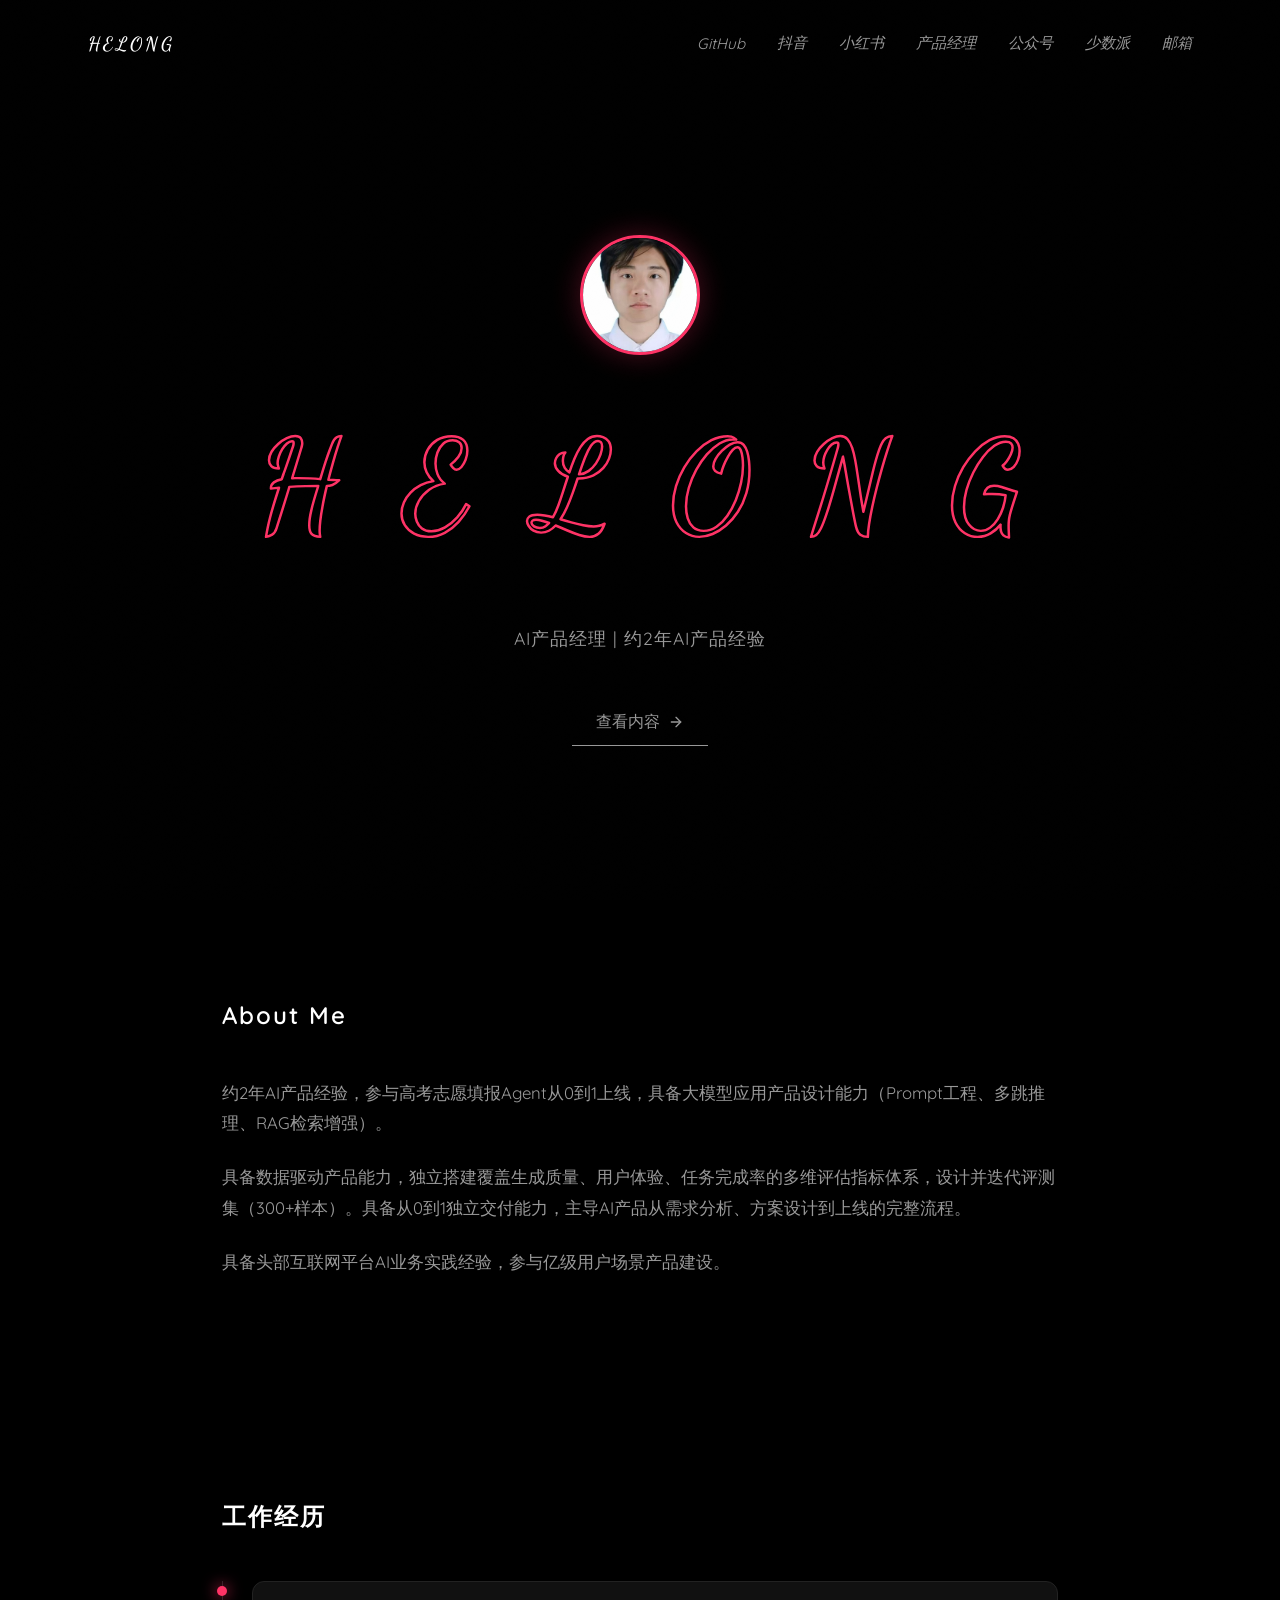
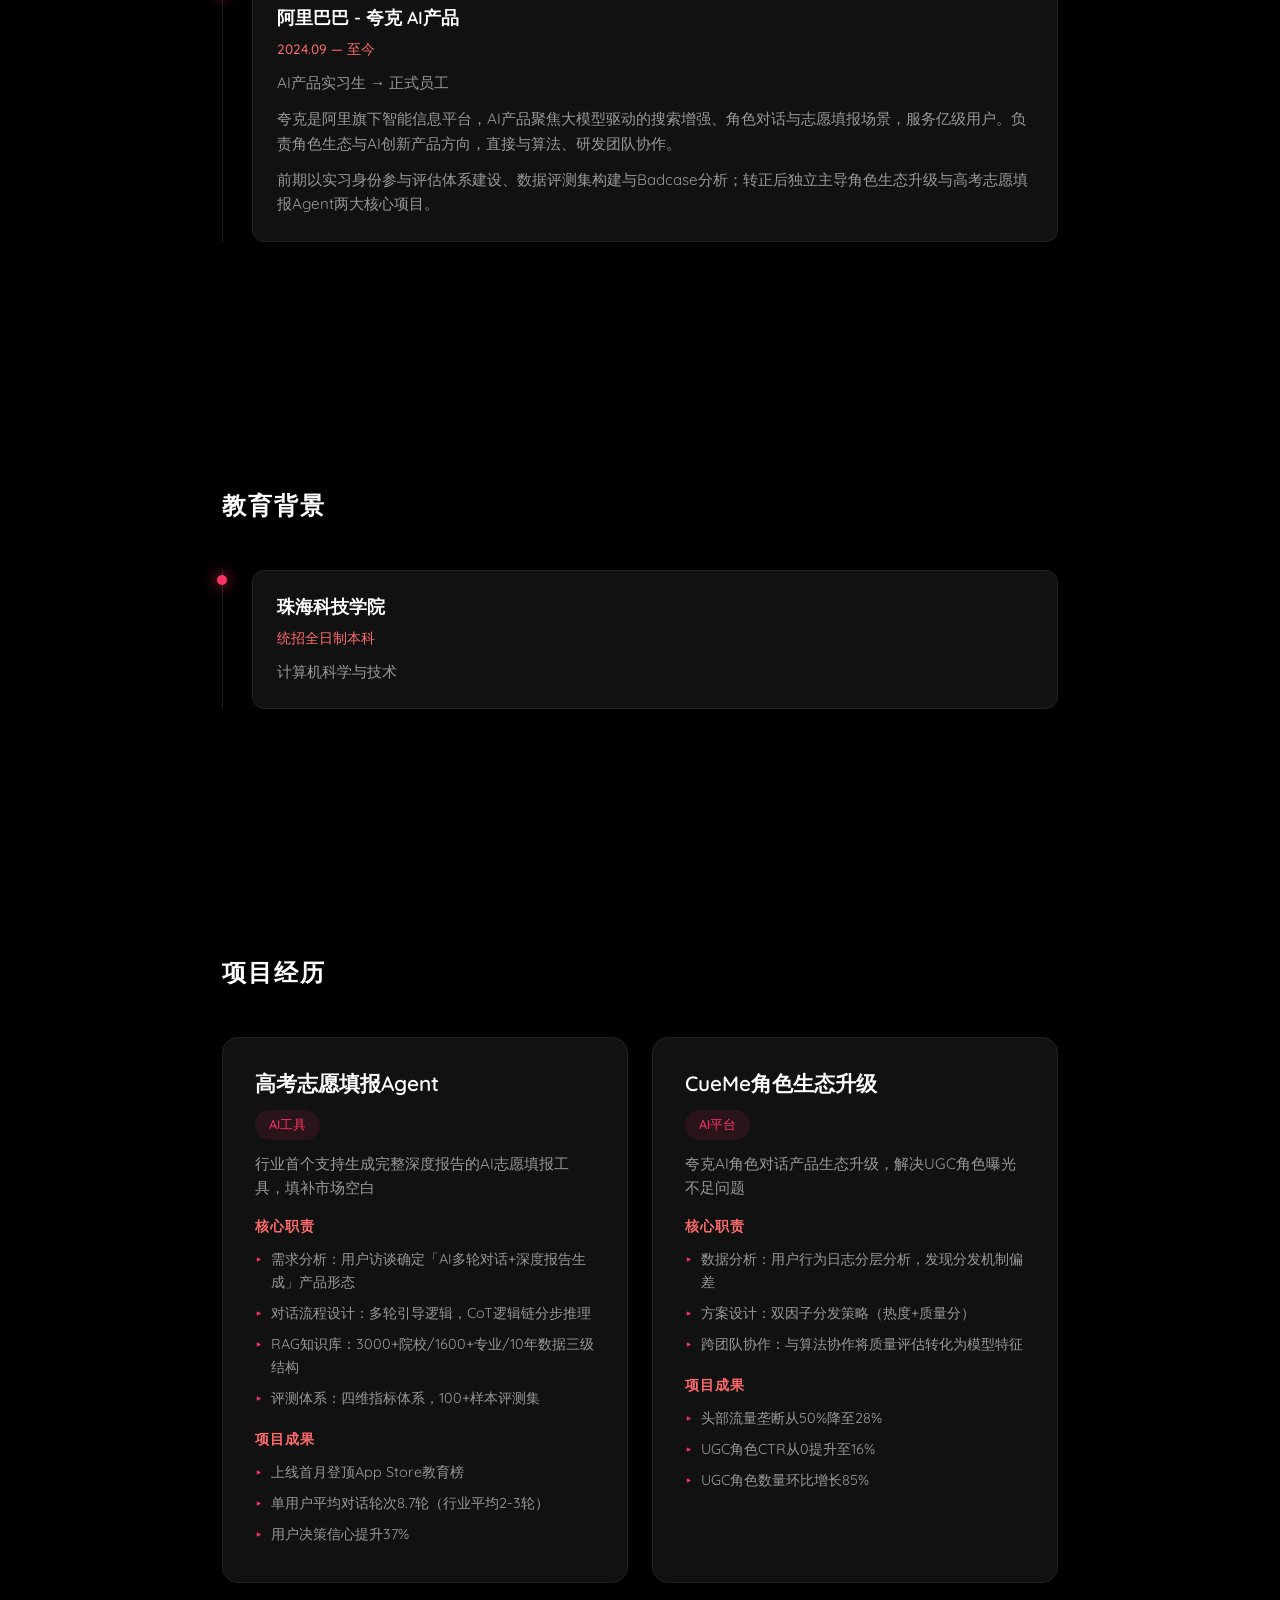
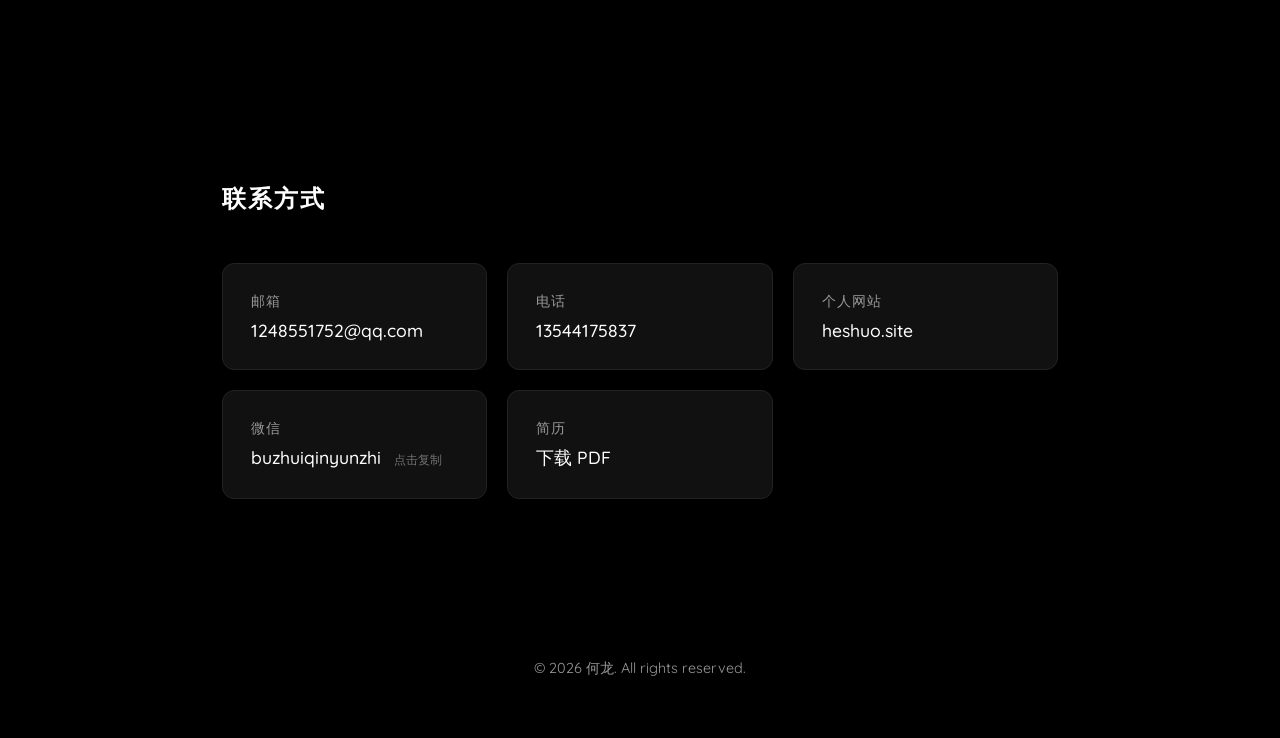
==== index.html @ 0d8055ff "fix: 修复少数派主页链接" ====
<!DOCTYPE html>
<html lang="zh-CN">
<head>
    <meta charset="UTF-8">
    <meta name="viewport" content="width=device-width, initial-scale=1.0">
    <title>何龙 | AI PM</title>
    <link href="https://fonts.googleapis.com/css2?family=Quicksand:wght@300;400;500;600;700&display=swap" rel="stylesheet">
    <link href="https://fonts.googleapis.com/css2?family=Dancing+Script:wght@400;500;600;700&display=swap" rel="stylesheet">
    <link rel="stylesheet" href="css/styles.css">
</head>
<body>
    <div class="noise"></div>
    <div class="light-effect"></div>
    
    <header>
        <nav>
            <div class="logo-section">
                <div class="logo">HELONG</div>
            </div>
            <div class="social-links">
                <a href="https://github.com/hl13544175837-coder" target="_blank" class="social-link">GitHub</a>
                <a href="https://www.douyin.com/user/self?from_tab_name=main" target="_blank" class="social-link">抖音</a>
                <a href="https://www.xiaohongshu.com/user/profile/63646de7000000001f01ad71" target="_blank" class="social-link">小红书</a>
                <a href="https://www.woshipm.com/u/1673669" target="_blank" class="social-link">产品经理</a>
                <a href="https://mp.weixin.qq.com/mp/profile_ext?action=home&__biz=MzYzNzgwODQ3OA==&scene=110#wechat_redirect" target="_blank" class="social-link">公众号</a>
                                <a href="https://sspai.com/u/eqkyrxqg" target="_blank" class="social-link">少数派</a>
                <a href="mailto:1248551752@qq.com" class="social-link">邮箱</a>
            </div>
        </nav>
    </header>

    <main class="hero">
        <div class="avatar-container">
            <img src="assets/images/avatar.jpg" alt="何龙" class="avatar">
        </div>
        <h1 class="hero-title">
            <div class="title-container">
                <svg class="letter" viewBox="0 0 100 120">
                    <defs>
                        <linearGradient id="gradient1" x1="0%" y1="0%" x2="100%" y2="0%">
                            <stop offset="0%" class="gradient-stop-1" />
                            <stop offset="100%" class="gradient-stop-2" />
                        </linearGradient>
                    </defs>
                    <text x="50" y="80" text-anchor="middle">H</text>
                </svg>
                <svg class="letter" viewBox="0 0 100 120">
                    <defs>
                        <linearGradient id="gradient2" x1="0%" y1="0%" x2="100%" y2="0%">
                            <stop offset="0%" class="gradient-stop-2" />
                            <stop offset="100%" class="gradient-stop-3" />
                        </linearGradient>
                    </defs>
                    <text x="50" y="80" text-anchor="middle">E</text>
                </svg>
                <svg class="letter" viewBox="0 0 100 120">
                    <defs>
                        <linearGradient id="gradient3" x1="0%" y1="0%" x2="100%" y2="0%">
                            <stop offset="0%" class="gradient-stop-3" />
                            <stop offset="100%" class="gradient-stop-3" />
                        </linearGradient>
                    </defs>
                    <text x="50" y="80" text-anchor="middle">L</text>
                </svg>
                <svg class="letter" viewBox="0 0 100 120">
                    <defs>
                        <linearGradient id="gradient4" x1="0%" y1="0%" x2="100%" y2="0%">
                            <stop offset="0%" class="gradient-stop-3" />
                            <stop offset="100%" class="gradient-stop-1" />
                        </linearGradient>
                    </defs>
                    <text x="50" y="80" text-anchor="middle">O</text>
                </svg>
                <svg class="letter" viewBox="0 0 100 120">
                    <defs>
                        <linearGradient id="gradient5" x1="0%" y1="0%" x2="100%" y2="0%">
                            <stop offset="0%" class="gradient-stop-1" />
                            <stop offset="100%" class="gradient-stop-2" />
                        </linearGradient>
                    </defs>
                    <text x="50" y="80" text-anchor="middle">N</text>
                </svg>
                <svg class="letter" viewBox="0 0 100 120">
                    <defs>
                        <linearGradient id="gradient6" x1="0%" y1="0%" x2="100%" y2="0%">
                            <stop offset="0%" class="gradient-stop-2" />
                            <stop offset="100%" class="gradient-stop-1" />
                        </linearGradient>
                    </defs>
                    <text x="50" y="80" text-anchor="middle">G</text>
                </svg>
            </div>
        </h1>
        <p class="subtitle">AI产品经理 | 约2年AI产品经验</p>
        <a href="articles.html" class="cta-button">
            查看内容
            <svg xmlns="http://www.w3.org/2000/svg" width="16" height="16" viewBox="0 0 24 24" fill="none" stroke="currentColor" stroke-width="2" stroke-linecap="round" stroke-linejoin="round">
                <line x1="5" y1="12" x2="19" y2="12"></line>
                <polyline points="12 5 19 12 12 19"></polyline>
            </svg>
        </a>
    </main>

    <section id="about" class="content-section">
        <h2>About Me</h2>
        <div class="about-content">
            <p>约2年AI产品经验，参与高考志愿填报Agent从0到1上线，具备大模型应用产品设计能力（Prompt工程、多跳推理、RAG检索增强）。</p>
            <p>具备数据驱动产品能力，独立搭建覆盖生成质量、用户体验、任务完成率的多维评估指标体系，设计并迭代评测集（300+样本）。具备从0到1独立交付能力，主导AI产品从需求分析、方案设计到上线的完整流程。</p>
            <p>具备头部互联网平台AI业务实践经验，参与亿级用户场景产品建设。</p>
        </div>
    </section>

    <section id="experience" class="content-section">
        <h2>工作经历</h2>
        <div class="timeline">
            <div class="timeline-item">
                <div class="timeline-marker"></div>
                <div class="timeline-content">
                    <h3>阿里巴巴 - 夸克 AI产品</h3>
                    <span class="timeline-date">2024.09 — 至今</span>
                    <p>AI产品实习生 → 正式员工</p>
                    <p class="experience-detail">夸克是阿里旗下智能信息平台，AI产品聚焦大模型驱动的搜索增强、角色对话与志愿填报场景，服务亿级用户。负责角色生态与AI创新产品方向，直接与算法、研发团队协作。</p>
                    <p class="experience-detail">前期以实习身份参与评估体系建设、数据评测集构建与Badcase分析；转正后独立主导角色生态升级与高考志愿填报Agent两大核心项目。</p>
                </div>
            </div>
        </div>
    </section>

    <section id="education" class="content-section">
        <h2>教育背景</h2>
        <div class="timeline">
            <div class="timeline-item">
                <div class="timeline-marker"></div>
                <div class="timeline-content">
                    <h3>珠海科技学院</h3>
                    <span class="timeline-date">统招全日制本科</span>
                    <p>计算机科学与技术</p>
                </div>
            </div>
        </div>
    </section>

    <section id="projects" class="content-section">
        <h2>项目经历</h2>
        <div class="projects-grid">
            <div class="project-card">
                <h3>高考志愿填报Agent</h3>
                <span class="project-tag">AI工具</span>
                <p class="project-desc">行业首个支持生成完整深度报告的AI志愿填报工具，填补市场空白</p>
                <div class="project-highlights">
                    <h4>核心职责</h4>
                    <ul>
                        <li>需求分析：用户访谈确定「AI多轮对话+深度报告生成」产品形态</li>
                        <li>对话流程设计：多轮引导逻辑，CoT逻辑链分步推理</li>
                        <li>RAG知识库：3000+院校/1600+专业/10年数据三级结构</li>
                        <li>评测体系：四维指标体系，100+样本评测集</li>
                    </ul>
                </div>
                <div class="project-results">
                    <h4>项目成果</h4>
                    <ul>
                        <li>上线首月登顶App Store教育榜</li>
                        <li>单用户平均对话轮次8.7轮（行业平均2-3轮）</li>
                        <li>用户决策信心提升37%</li>
                    </ul>
                </div>
            </div>
            <div class="project-card">
                <h3>CueMe角色生态升级</h3>
                <span class="project-tag">AI平台</span>
                <p class="project-desc">夸克AI角色对话产品生态升级，解决UGC角色曝光不足问题</p>
                <div class="project-highlights">
                    <h4>核心职责</h4>
                    <ul>
                        <li>数据分析：用户行为日志分层分析，发现分发机制偏差</li>
                        <li>方案设计：双因子分发策略（热度+质量分）</li>
                        <li>跨团队协作：与算法协作将质量评估转化为模型特征</li>
                    </ul>
                </div>
                <div class="project-results">
                    <h4>项目成果</h4>
                    <ul>
                        <li>头部流量垄断从50%降至28%</li>
                        <li>UGC角色CTR从0提升至16%</li>
                        <li>UGC角色数量环比增长85%</li>
                    </ul>
                </div>
            </div>
        </div>
    </section>

    <section id="contact" class="content-section">
        <h2>联系方式</h2>
        <div class="contact-cards">
            <a href="mailto:1248551752@qq.com" class="contact-card">
                <span class="contact-label">邮箱</span>
                <span class="contact-value">1248551752@qq.com</span>
            </a>
            <a href="tel:13544175837" class="contact-card">
                <span class="contact-label">电话</span>
                <span class="contact-value">13544175837</span>
            </a>
            <a href="https://heshuo.site" target="_blank" class="contact-card">
                <span class="contact-label">个人网站</span>
                <span class="contact-value">heshuo.site</span>
            </a>
            <div class="contact-card" id="wechatCard" onclick="copyWechat()">
                <span class="contact-label">微信</span>
                <span class="contact-value">buzhuiqinyunzhi <span class="copy-hint">点击复制</span></span>
            </div>
            <a href="assets/resume.pdf" download class="contact-card">
                <span class="contact-label">简历</span>
                <span class="contact-value">下载 PDF</span>
            </a>
        </div>
    </section>

    <footer>
        <p>&copy; 2026 何龙. All rights reserved.</p>
    </footer>

    <div class="toast" id="toast">微信号已复制</div>

    <script src="js/main.js"></script>
    <script src="js/light-effect.js"></script>
    <script>
        function copyWechat() {
            navigator.clipboard.writeText('buzhuiqinyunzhi').then(() => {
                const toast = document.getElementById('toast');
                toast.classList.add('show');
                setTimeout(() => toast.classList.remove('show'), 2000);
            });
        }
    </script>
</body>
</html>
---- css/styles.css ----
:root {
    --background-color: #000000;
    --text-color: #FFFFFF;
    --text-secondary: #999999;
    --accent-pink: #FF3366;
    --accent-coral: #FF6B6B;
    --accent-orange: #FFA07A;
    --card-bg: #111111;
    --border-color: #222222;
}

* {
    margin: 0;
    padding: 0;
    box-sizing: border-box;
}

body {
    font-family: 'Quicksand', -apple-system, BlinkMacSystemFont, 'SF Pro Display', 'Segoe UI', Roboto, sans-serif;
    background-color: var(--background-color);
    color: var(--text-color);
    min-height: 100vh;
    position: relative;
    overflow-x: hidden;
}

a {
    text-decoration: none;
    color: inherit;
    cursor: pointer;
}

button, .btn, .contact-card, .project-card, .social-link {
    cursor: pointer;
}

/* 噪点效果 */
.noise {
    position: fixed;
    top: 0;
    left: 0;
    width: 100%;
    height: 100%;
    background: url('[data-uri]');
    opacity: 0.03;
    pointer-events: none;
    z-index: 1000;
}

/* 光效跟随鼠标 */
.light-effect {
    position: fixed;
    top: 0;
    left: 0;
    width: 100%;
    height: 100%;
    pointer-events: none;
    z-index: -1;
    opacity: 0.7;
    transition: opacity 0.15s ease;
    will-change: background;
}

/* 导航栏 */
header {
    position: fixed;
    top: 0;
    left: 0;
    width: 100%;
    z-index: 100;
    padding: 2rem 0;
}

nav {
    max-width: 1200px;
    width: 100%;
    margin: 0 auto;
    display: flex;
    justify-content: space-between;
    align-items: center;
    padding: 0 3rem;
    box-sizing: border-box;
}

.logo-section {
    display: flex;
    align-items: center;
}

.logo {
    font-size: 1.2rem;
    font-weight: 600;
    color: var(--text-color);
    letter-spacing: 3px;
    font-family: 'Dancing Script', cursive;
}

.social-links {
    display: flex;
    align-items: center;
    gap: 2rem;
}

.social-link {
    font-size: 0.95rem;
    font-style: italic;
    color: var(--text-secondary);
    transition: color 0.2s ease;
}

.social-link:hover {
    color: #ffffff;
}

/* Hero区域 */
.hero {
    height: 100vh;
    display: flex;
    flex-direction: column;
    justify-content: center;
    align-items: center;
    position: relative;
    padding-top: 80px;
}

.hero-title {
    position: relative;
    width: 90vw;
    max-width: 1000px;
}

.avatar-container {
    margin-bottom: 2rem;
}

.avatar {
    width: 120px;
    height: 120px;
    border-radius: 50%;
    object-fit: cover;
    border: 3px solid var(--accent-pink);
    box-shadow: 0 0 30px rgba(255, 51, 102, 0.3);
}

.title-container {
    display: flex;
    justify-content: center;
    align-items: center;
    gap: 8px;
    transform: scale(1.5);
    margin: 60px 0;
}

.letter {
    transition: transform 0.3s cubic-bezier(0.4, 0, 0.2, 1);
    cursor: pointer;
    height: 100px;
    width: auto;
}

.letter text {
    font-size: 100px;
    font-weight: bold;
    stroke-width: 2;
    fill: none;
    stroke: #FF3366;
    font-family: 'Dancing Script', cursive;
    letter-spacing: -2px;
    paint-order: stroke;
    stroke-linecap: round;
    stroke-linejoin: round;
    animation: rainbow 3s linear infinite;
}

.letter:nth-child(1) text { animation-delay: 0s; }
.letter:nth-child(2) text { animation-delay: 0.5s; }
.letter:nth-child(3) text { animation-delay: 1s; }
.letter:nth-child(4) text { animation-delay: 1.5s; }
.letter:nth-child(5) text { animation-delay: 2s; }
.letter:nth-child(6) text { animation-delay: 2.5s; }

@keyframes rainbow {
    0% { stroke: #FF3366; filter: drop-shadow(0 0 10px #FF3366); }
    17% { stroke: #FF6B6B; filter: drop-shadow(0 0 10px #FF6B6B); }
    33% { stroke: #FFA07A; filter: drop-shadow(0 0 10px #FFA07A); }
    50% { stroke: #FF69B4; filter: drop-shadow(0 0 10px #FF69B4); }
    67% { stroke: #DA70D6; filter: drop-shadow(0 0 10px #DA70D6); }
    83% { stroke: #9370DB; filter: drop-shadow(0 0 10px #9370DB); }
    100% { stroke: #FF3366; filter: drop-shadow(0 0 10px #FF3366); }
}

.letter:hover {
    transform: translateY(-8px) rotate(-5deg);
}

.subtitle {
    font-size: 1.1rem;
    color: var(--text-secondary);
    margin-top: 1rem;
    letter-spacing: 1px;
}

.cta-button {
    display: inline-flex;
    align-items: center;
    gap: 0.5rem;
    margin-top: 3rem;
    padding: 0.75rem 1.5rem;
    color: var(--text-secondary);
    font-size: 1rem;
    font-weight: 500;
    transition: all 0.2s ease;
    border-bottom: 1px solid var(--text-secondary);
}

.cta-button:hover {
    color: #ffffff;
    border-bottom-color: transparent;
}

.cta-button svg {
    transition: transform 0.2s ease;
}

.cta-button:hover svg {
    transform: translateX(5px);
}

/* 内容区块 */
.content-section {
    max-width: 900px;
    margin: 0 auto;
    padding: 100px 2rem;
}

.content-section h2 {
    font-size: 1.5rem;
    font-weight: 600;
    margin-bottom: 3rem;
    color: var(--text-color);
    letter-spacing: 2px;
}

.about-content p {
    color: var(--text-secondary);
    font-size: 1.05rem;
    line-height: 1.8;
    margin-bottom: 1.5rem;
}

/* 时间线 */
.timeline {
    position: relative;
    padding-left: 30px;
}

.timeline::before {
    content: '';
    position: absolute;
    left: 0;
    top: 0;
    bottom: 0;
    width: 1px;
    background: var(--border-color);
}

.timeline-item {
    position: relative;
    margin-bottom: 3rem;
}

.timeline-marker {
    position: absolute;
    left: -35px;
    top: 5px;
    width: 10px;
    height: 10px;
    border-radius: 50%;
    background: var(--accent-pink);
    box-shadow: 0 0 15px var(--accent-pink);
}

.timeline-content {
    background: var(--card-bg);
    border: 1px solid var(--border-color);
    border-radius: 12px;
    padding: 24px;
    transition: all 0.3s ease;
}

.timeline-content:hover {
    border-color: var(--accent-pink);
    transform: translateX(5px);
}

.timeline-content h3 {
    font-size: 1.1rem;
    font-weight: 600;
    margin-bottom: 8px;
}

.timeline-date {
    color: var(--accent-coral);
    font-size: 0.85rem;
    font-weight: 500;
}

.timeline-content p {
    color: var(--text-secondary);
    margin-top: 12px;
    font-size: 0.95rem;
    line-height: 1.6;
}

/* 项目卡片 */
.projects-grid {
    display: grid;
    grid-template-columns: repeat(auto-fit, minmax(280px, 1fr));
    gap: 24px;
}

.project-card {
    background: var(--card-bg);
    border: 1px solid var(--border-color);
    border-radius: 16px;
    padding: 32px;
    transition: all 0.3s ease;
}

.project-card:hover {
    transform: translateY(-5px);
    border-color: var(--accent-pink);
    box-shadow: 0 10px 40px rgba(255, 51, 102, 0.15);
}

.project-card h3 {
    font-size: 1.3rem;
    font-weight: 600;
    margin-bottom: 12px;
}

.project-card p {
    color: var(--text-secondary);
    font-size: 0.95rem;
    line-height: 1.6;
    margin-bottom: 16px;
}

.project-tag {
    display: inline-block;
    padding: 6px 14px;
    background: rgba(255, 51, 102, 0.1);
    color: var(--accent-pink);
    border-radius: 20px;
    font-size: 0.8rem;
    font-weight: 500;
    margin-bottom: 12px;
}

.project-desc {
    color: var(--text-secondary);
    font-size: 0.95rem;
    line-height: 1.6;
    margin-bottom: 16px;
}

.project-highlights,
.project-results {
    margin-top: 16px;
}

.project-highlights h4,
.project-results h4 {
    font-size: 0.85rem;
    font-weight: 600;
    color: var(--accent-coral);
    margin-bottom: 8px;
    text-transform: uppercase;
    letter-spacing: 1px;
}

.project-highlights ul,
.project-results ul {
    list-style: none;
    padding: 0;
}

.project-highlights li,
.project-results li {
    color: var(--text-secondary);
    font-size: 0.9rem;
    line-height: 1.6;
    padding: 4px 0 4px 16px;
    position: relative;
}

.project-highlights li::before,
.project-results li::before {
    content: '▸';
    position: absolute;
    left: 0;
    color: var(--accent-pink);
}

.experience-detail {
    color: var(--text-secondary);
    font-size: 0.95rem;
    line-height: 1.7;
    margin-top: 10px;
}

/* 联系方式卡片 */
.contact-cards {
    display: grid;
    grid-template-columns: repeat(auto-fit, minmax(250px, 1fr));
    gap: 20px;
}

.contact-card {
    background: var(--card-bg);
    border: 1px solid var(--border-color);
    border-radius: 12px;
    padding: 28px;
    display: flex;
    flex-direction: column;
    gap: 8px;
    transition: all 0.3s ease;
}

.contact-card:hover {
    border-color: var(--accent-pink);
    transform: translateY(-3px);
}

.contact-label {
    color: var(--text-secondary);
    font-size: 0.85rem;
    text-transform: uppercase;
    letter-spacing: 1px;
}

.contact-value {
    color: var(--text-color);
    font-size: 1.1rem;
    font-weight: 500;
}

.copy-hint {
    font-size: 0.75rem;
    color: var(--text-secondary);
    margin-left: 8px;
    opacity: 0.7;
}

#wechatCard {
    cursor: pointer;
}

/* Toast提示 */
.toast {
    position: fixed;
    bottom: 30px;
    left: 50%;
    transform: translateX(-50%) translateY(100px);
    background: var(--accent-pink);
    color: white;
    padding: 12px 24px;
    border-radius: 30px;
    font-size: 0.9rem;
    z-index: 1000;
    opacity: 0;
    transition: all 0.3s ease;
}

.toast.show {
    transform: translateX(-50%) translateY(0);
    opacity: 1;
}

/* 页脚 */
footer {
    text-align: center;
    padding: 60px 2rem;
    color: var(--text-secondary);
    font-size: 0.9rem;
}

/* 响应式 */
@media (max-width: 768px) {
    nav {
        padding: 0 1.5rem;
    }
    
    .social-links {
        gap: 1rem;
    }
    
    .social-link {
        font-size: 0.85rem;
    }
    
    .title-container {
        transform: scale(1.1);
        gap: 4px;
    }
    
    .letter text {
        font-size: 70px;
    }
    
    .content-section {
        padding: 60px 1.5rem;
    }
}
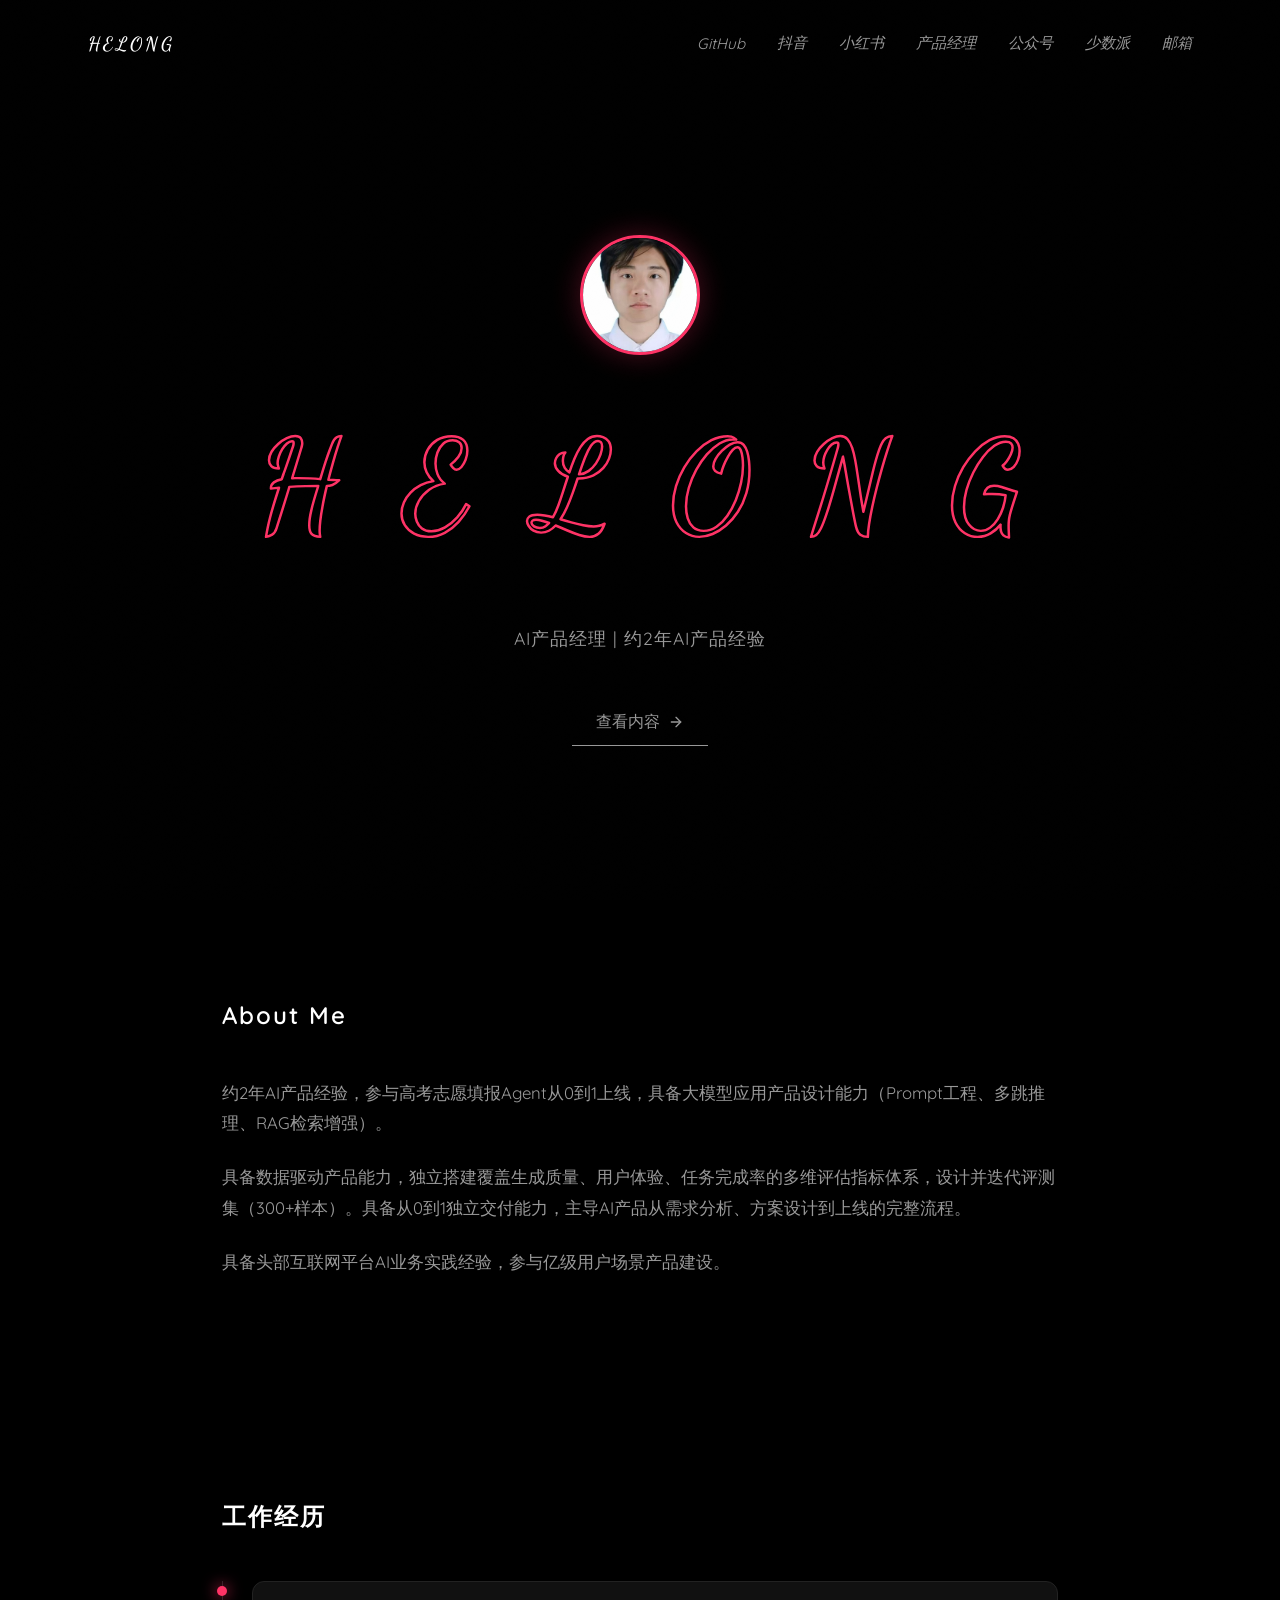
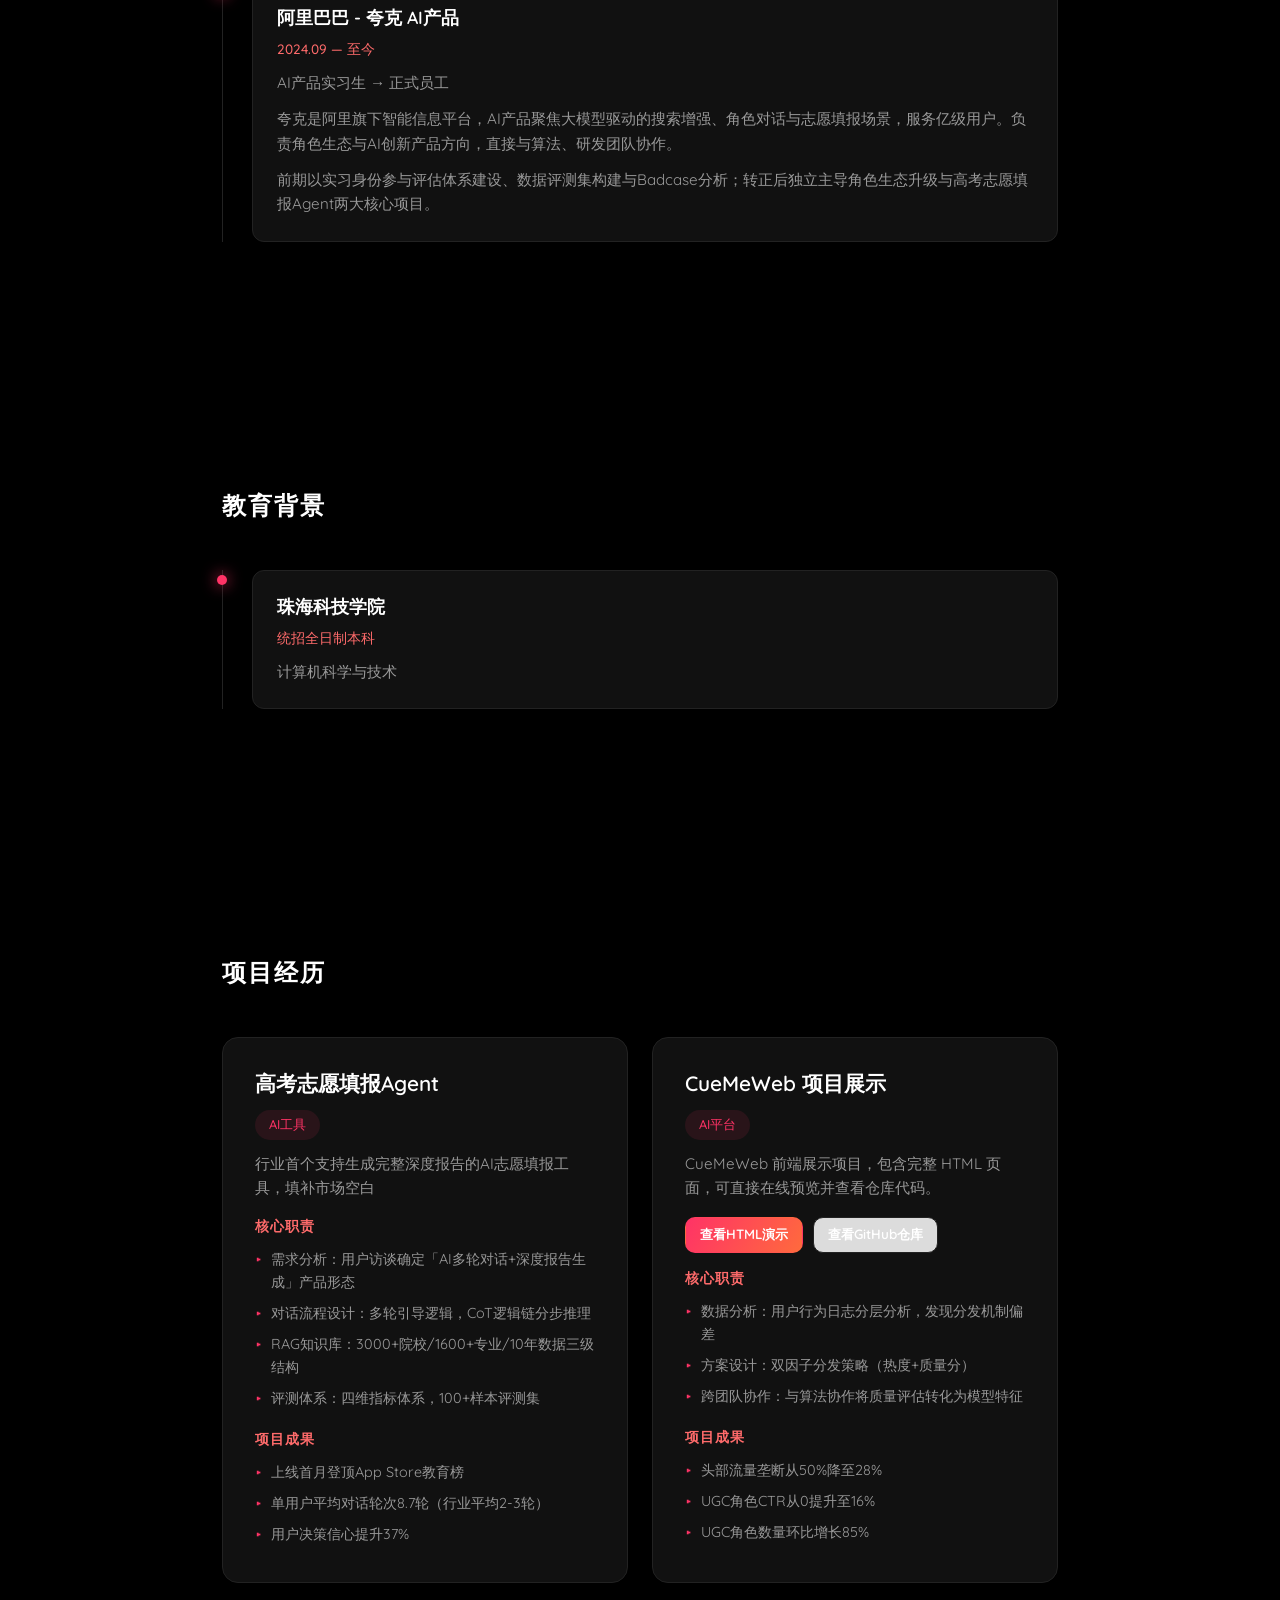
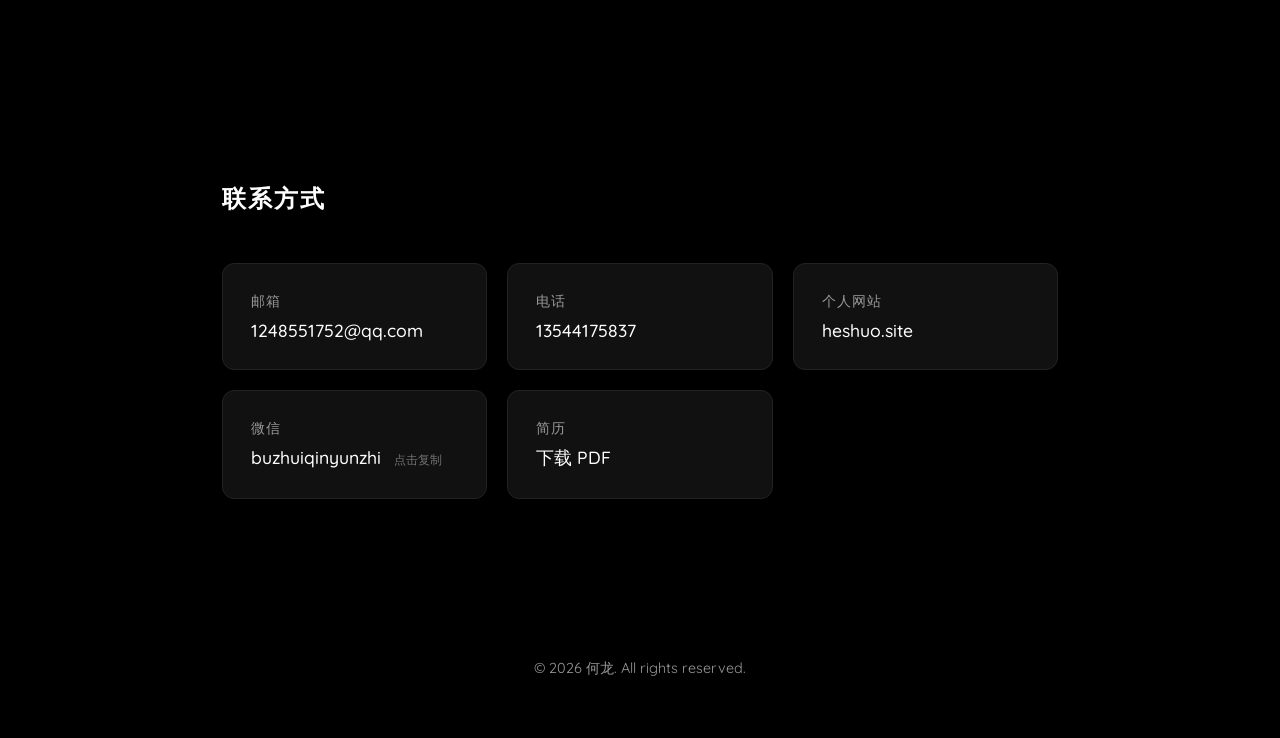
==== commit 9cb402cf: "feat: add CueMeWeb project demo and repo buttons" ====
--- a/index.html
+++ b/index.html
@@ -166,9 +166,13 @@
                 </div>
             </div>
             <div class="project-card">
-                <h3>CueMe角色生态升级</h3>
+                <h3>CueMeWeb 项目展示</h3>
                 <span class="project-tag">AI平台</span>
-                <p class="project-desc">夸克AI角色对话产品生态升级，解决UGC角色曝光不足问题</p>
+                <p class="project-desc">CueMeWeb 前端展示项目，包含完整 HTML 页面，可直接在线预览并查看仓库代码。</p>
+                <div class="project-actions">
+                    <a href="https://htmlpreview.github.io/?https://github.com/hl13544175837-coder/cuemeweb/blob/main/index.html" target="_blank" rel="noopener noreferrer" class="project-link-btn primary">查看HTML演示</a>
+                    <a href="https://github.com/hl13544175837-coder/cuemeweb" target="_blank" rel="noopener noreferrer" class="project-link-btn">查看GitHub仓库</a>
+                </div>
                 <div class="project-highlights">
                     <h4>核心职责</h4>
                     <ul>
--- a/css/styles.css
+++ b/css/styles.css
@@ -362,6 +362,38 @@
     font-size: 0.95rem;
     line-height: 1.6;
     margin-bottom: 16px;
+}
+
+.project-actions {
+    display: flex;
+    gap: 10px;
+    flex-wrap: wrap;
+    margin-bottom: 12px;
+}
+
+.project-link-btn {
+    display: inline-flex;
+    align-items: center;
+    justify-content: center;
+    padding: 8px 14px;
+    border-radius: 10px;
+    border: 1px solid var(--border-color);
+    color: var(--text-color);
+    background: rgba(255, 255, 255, 0.85);
+    font-size: 0.84rem;
+    font-weight: 600;
+    transition: all 0.2s ease;
+}
+
+.project-link-btn:hover {
+    border-color: var(--accent-pink);
+    transform: translateY(-1px);
+}
+
+.project-link-btn.primary {
+    color: #fff;
+    border-color: transparent;
+    background: linear-gradient(120deg, var(--accent-pink), #ff6a3d);
 }
 
 .project-highlights,
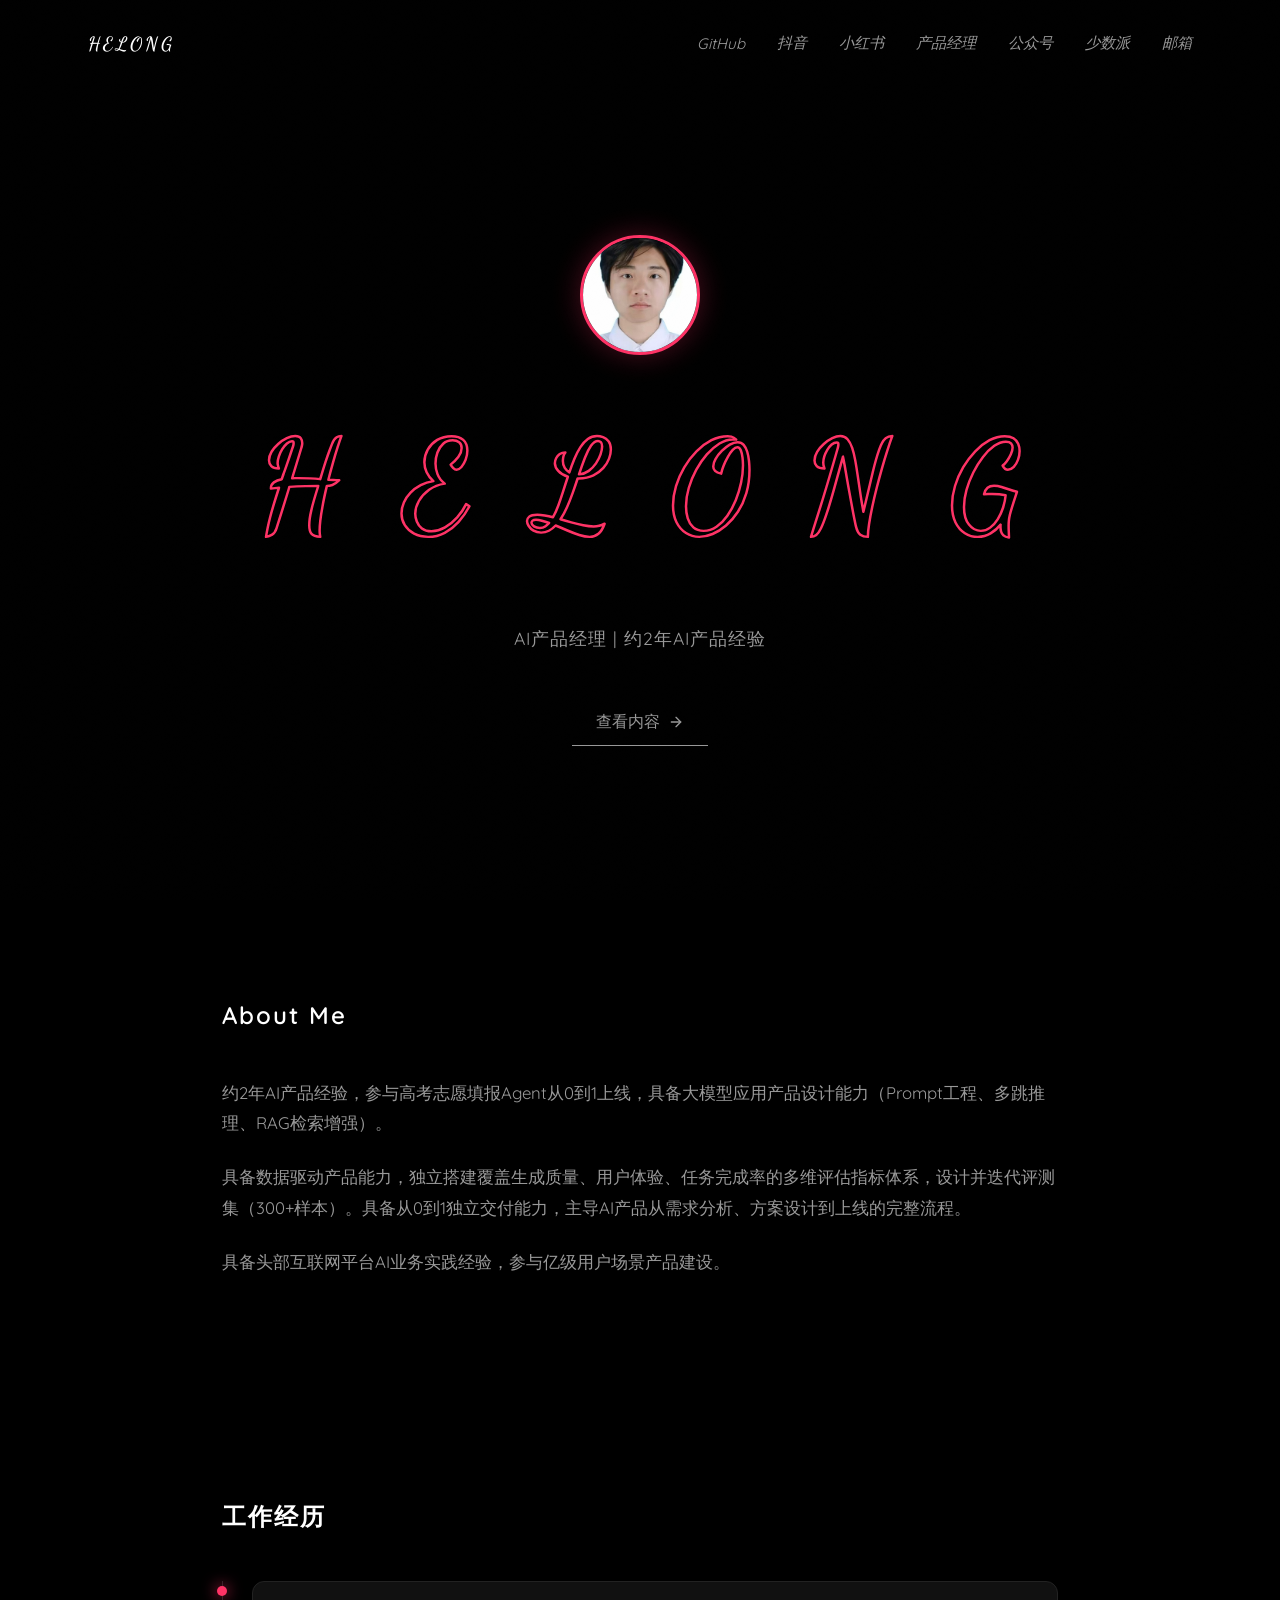
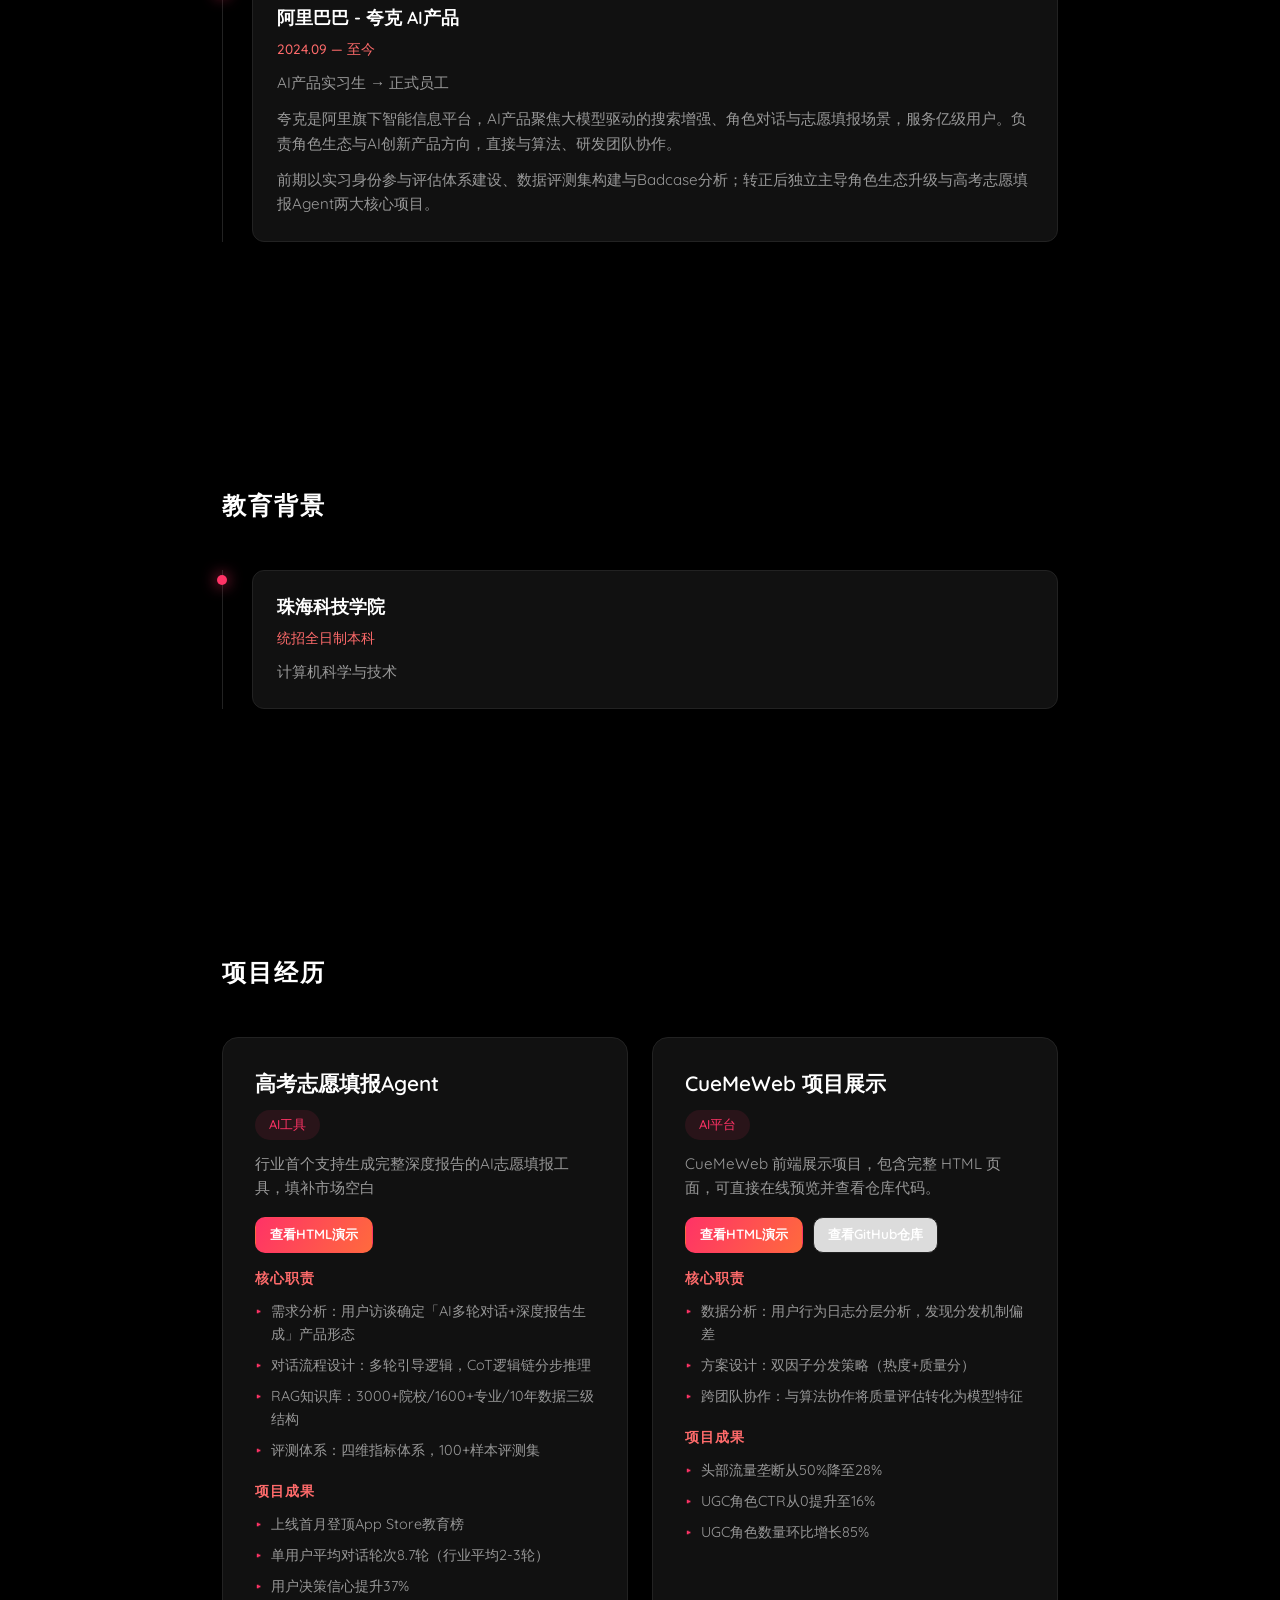
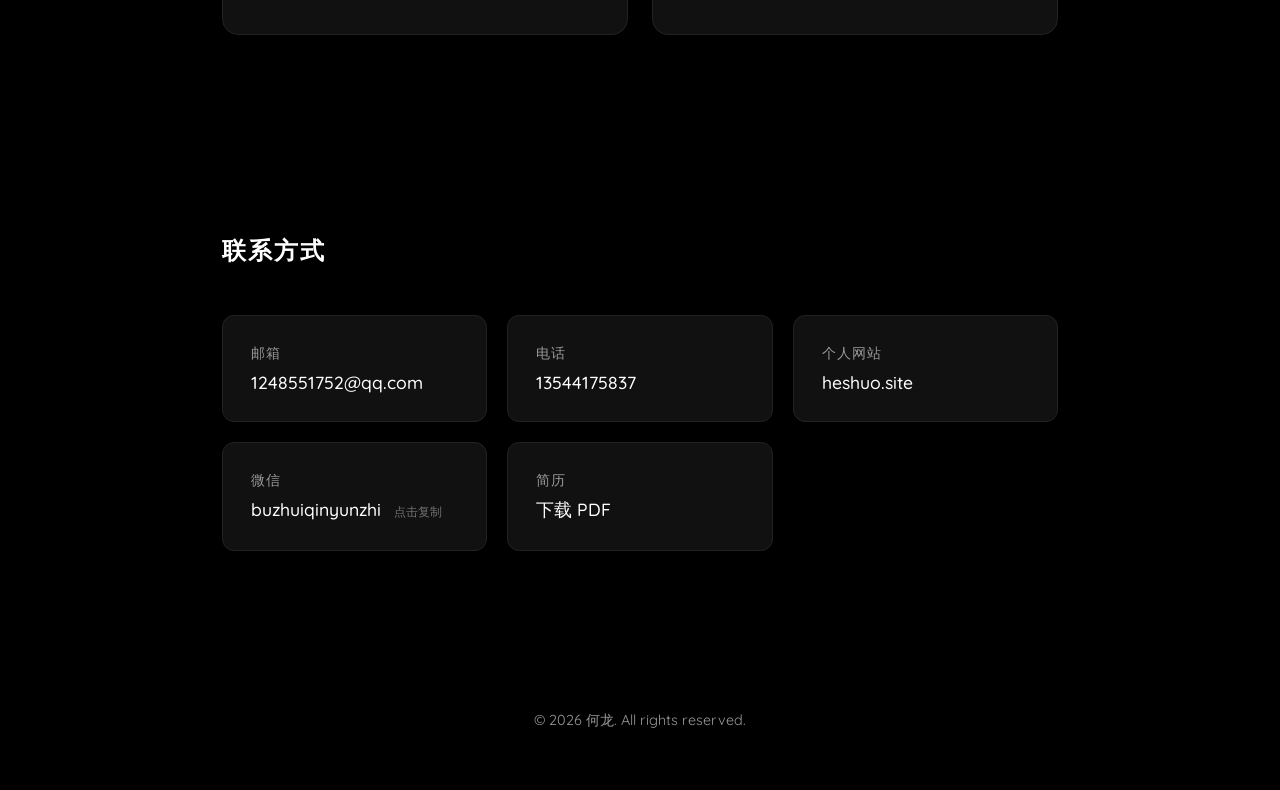
==== commit 140df1b2: "fix: add clickable gaokao project demo link and embed gaokao page" ====
--- a/index.html
+++ b/index.html
@@ -147,6 +147,9 @@
                 <h3>高考志愿填报Agent</h3>
                 <span class="project-tag">AI工具</span>
                 <p class="project-desc">行业首个支持生成完整深度报告的AI志愿填报工具，填补市场空白</p>
+                <div class="project-actions">
+                    <a href="https://heshuo.site/gaokao/" target="_blank" rel="noopener noreferrer" class="project-link-btn primary">查看HTML演示</a>
+                </div>
                 <div class="project-highlights">
                     <h4>核心职责</h4>
                     <ul>
@@ -170,7 +173,7 @@
                 <span class="project-tag">AI平台</span>
                 <p class="project-desc">CueMeWeb 前端展示项目，包含完整 HTML 页面，可直接在线预览并查看仓库代码。</p>
                 <div class="project-actions">
-                    <a href="https://htmlpreview.github.io/?https://github.com/hl13544175837-coder/cuemeweb/blob/main/index.html" target="_blank" rel="noopener noreferrer" class="project-link-btn primary">查看HTML演示</a>
+                    <a href="https://heshuo.site/cueme/" target="_blank" rel="noopener noreferrer" class="project-link-btn primary">查看HTML演示</a>
                     <a href="https://github.com/hl13544175837-coder/cuemeweb" target="_blank" rel="noopener noreferrer" class="project-link-btn">查看GitHub仓库</a>
                 </div>
                 <div class="project-highlights">
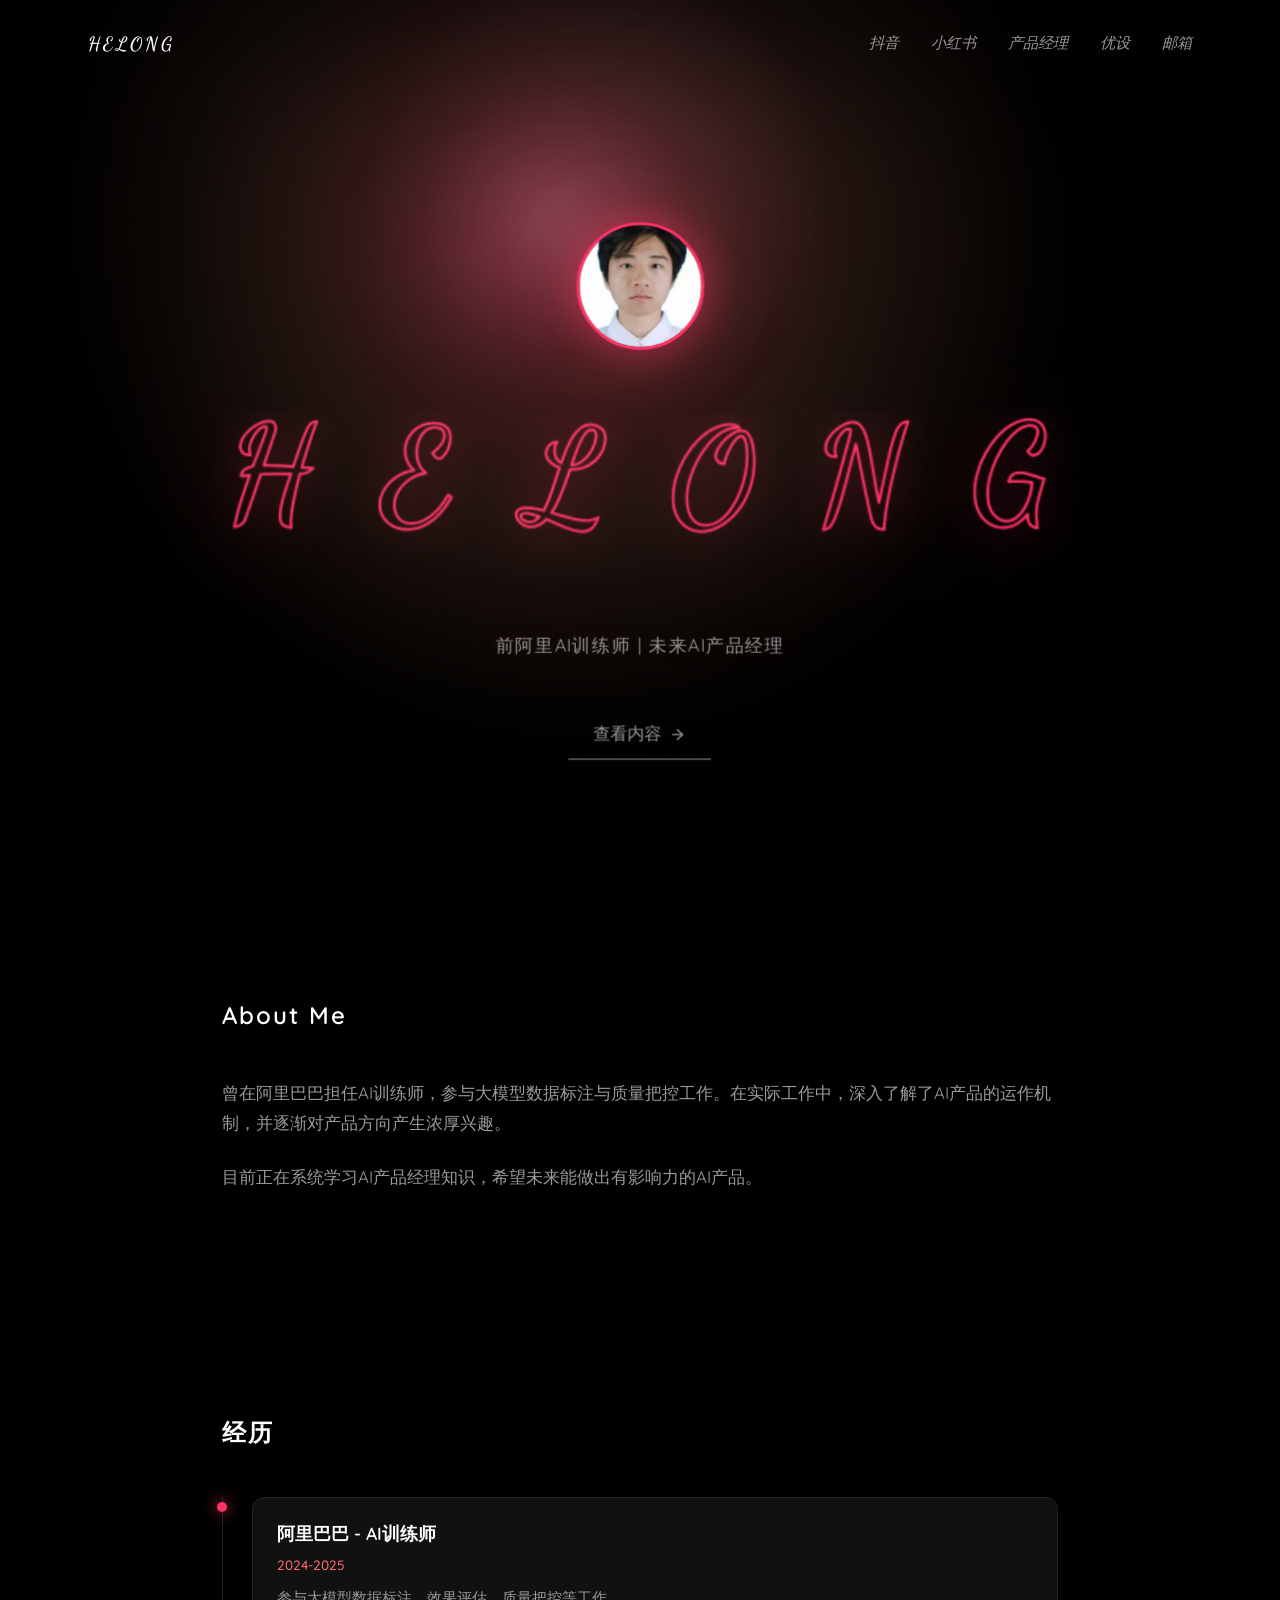
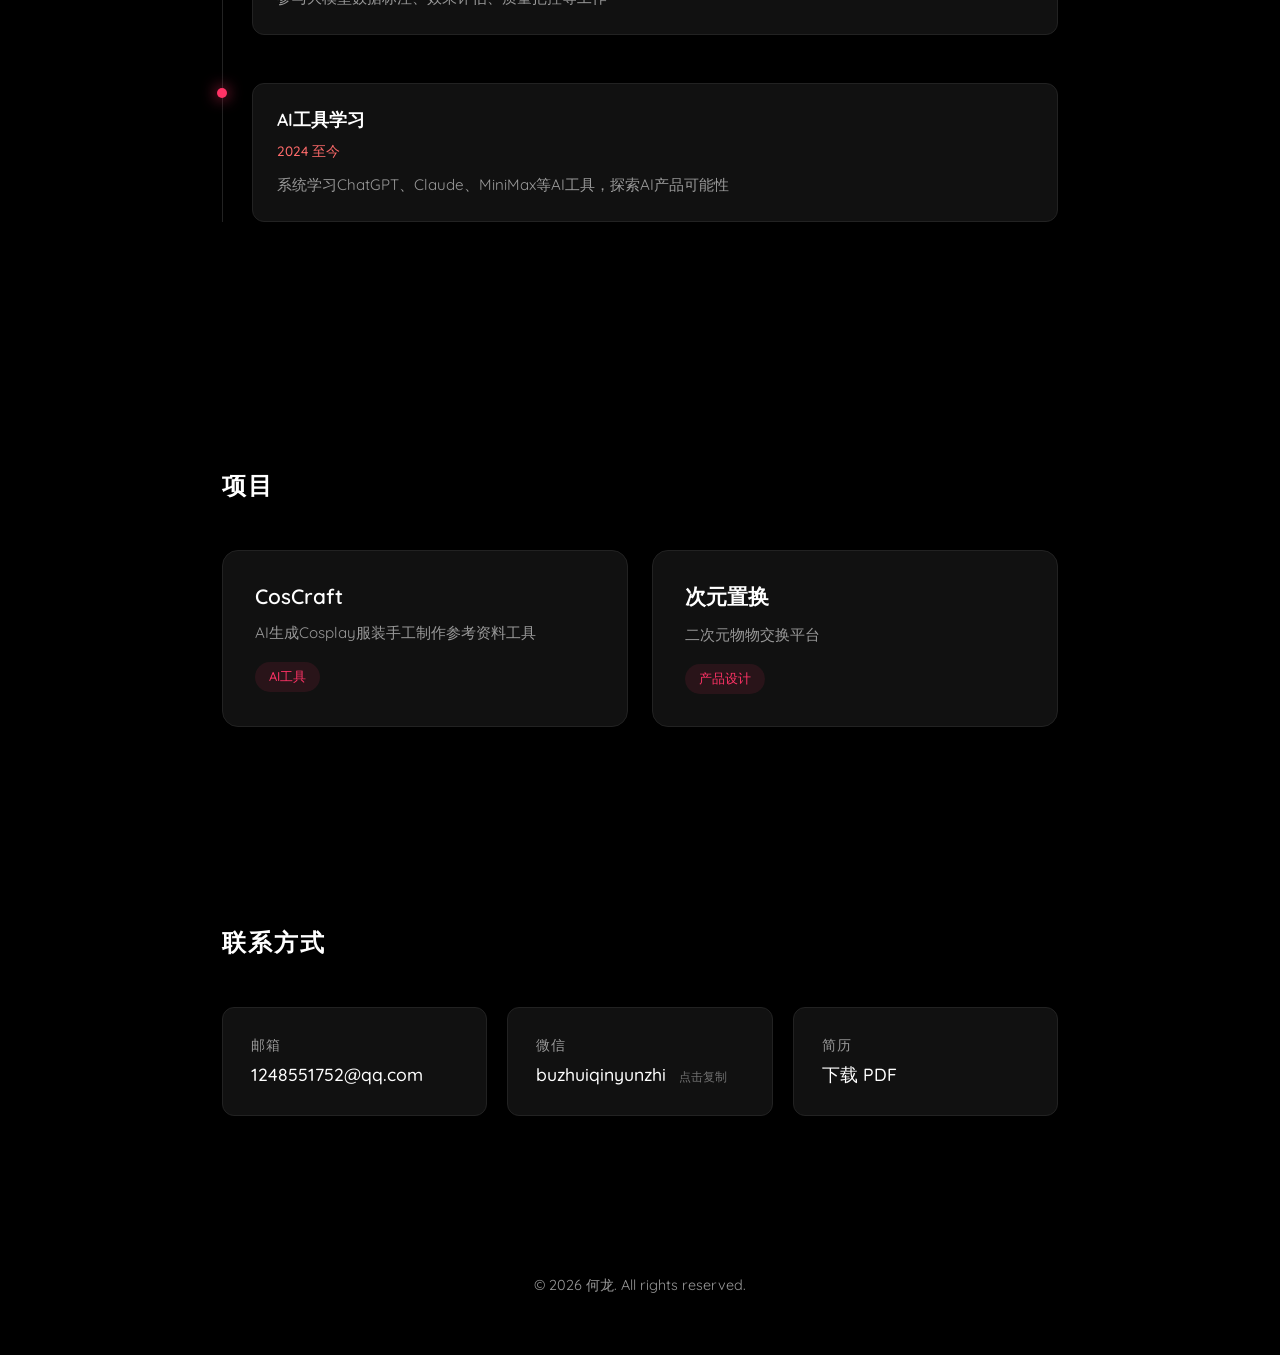
==== commit 85b48514: "Enhance hero motion and trim social links" ====
--- a/index.html
+++ b/index.html
@@ -18,12 +18,10 @@
                 <div class="logo">HELONG</div>
             </div>
             <div class="social-links">
-                <a href="https://github.com/hl13544175837-coder" target="_blank" class="social-link">GitHub</a>
                 <a href="https://www.douyin.com/user/self?from_tab_name=main" target="_blank" class="social-link">抖音</a>
                 <a href="https://www.xiaohongshu.com/user/profile/63646de7000000001f01ad71" target="_blank" class="social-link">小红书</a>
                 <a href="https://www.woshipm.com/u/1673669" target="_blank" class="social-link">产品经理</a>
-                <a href="https://mp.weixin.qq.com/mp/profile_ext?action=home&__biz=MzYzNzgwODQ3OA==&scene=110#wechat_redirect" target="_blank" class="social-link">公众号</a>
-                                <a href="https://sspai.com/u/eqkyrxqg" target="_blank" class="social-link">少数派</a>
+                <a href="#" class="social-link">优设</a>
                 <a href="mailto:1248551752@qq.com" class="social-link">邮箱</a>
             </div>
         </nav>
@@ -91,7 +89,7 @@
                 </svg>
             </div>
         </h1>
-        <p class="subtitle">AI产品经理 | 约2年AI产品经验</p>
+        <p class="subtitle">前阿里AI训练师 | 未来AI产品经理</p>
         <a href="articles.html" class="cta-button">
             查看内容
             <svg xmlns="http://www.w3.org/2000/svg" width="16" height="16" viewBox="0 0 24 24" fill="none" stroke="currentColor" stroke-width="2" stroke-linecap="round" stroke-linejoin="round">
@@ -104,94 +102,45 @@
     <section id="about" class="content-section">
         <h2>About Me</h2>
         <div class="about-content">
-            <p>约2年AI产品经验，参与高考志愿填报Agent从0到1上线，具备大模型应用产品设计能力（Prompt工程、多跳推理、RAG检索增强）。</p>
-            <p>具备数据驱动产品能力，独立搭建覆盖生成质量、用户体验、任务完成率的多维评估指标体系，设计并迭代评测集（300+样本）。具备从0到1独立交付能力，主导AI产品从需求分析、方案设计到上线的完整流程。</p>
-            <p>具备头部互联网平台AI业务实践经验，参与亿级用户场景产品建设。</p>
+            <p>曾在阿里巴巴担任AI训练师，参与大模型数据标注与质量把控工作。在实际工作中，深入了解了AI产品的运作机制，并逐渐对产品方向产生浓厚兴趣。</p>
+            <p>目前正在系统学习AI产品经理知识，希望未来能做出有影响力的AI产品。</p>
         </div>
     </section>
 
     <section id="experience" class="content-section">
-        <h2>工作经历</h2>
+        <h2>经历</h2>
         <div class="timeline">
             <div class="timeline-item">
                 <div class="timeline-marker"></div>
                 <div class="timeline-content">
-                    <h3>阿里巴巴 - 夸克 AI产品</h3>
-                    <span class="timeline-date">2024.09 — 至今</span>
-                    <p>AI产品实习生 → 正式员工</p>
-                    <p class="experience-detail">夸克是阿里旗下智能信息平台，AI产品聚焦大模型驱动的搜索增强、角色对话与志愿填报场景，服务亿级用户。负责角色生态与AI创新产品方向，直接与算法、研发团队协作。</p>
-                    <p class="experience-detail">前期以实习身份参与评估体系建设、数据评测集构建与Badcase分析；转正后独立主导角色生态升级与高考志愿填报Agent两大核心项目。</p>
+                    <h3>阿里巴巴 - AI训练师</h3>
+                    <span class="timeline-date">2024-2025</span>
+                    <p>参与大模型数据标注、效果评估、质量把控等工作</p>
                 </div>
             </div>
-        </div>
-    </section>
-
-    <section id="education" class="content-section">
-        <h2>教育背景</h2>
-        <div class="timeline">
             <div class="timeline-item">
                 <div class="timeline-marker"></div>
                 <div class="timeline-content">
-                    <h3>珠海科技学院</h3>
-                    <span class="timeline-date">统招全日制本科</span>
-                    <p>计算机科学与技术</p>
+                    <h3>AI工具学习</h3>
+                    <span class="timeline-date">2024 至今</span>
+                    <p>系统学习ChatGPT、Claude、MiniMax等AI工具，探索AI产品可能性</p>
                 </div>
             </div>
         </div>
     </section>
 
     <section id="projects" class="content-section">
-        <h2>项目经历</h2>
+        <h2>项目</h2>
         <div class="projects-grid">
             <div class="project-card">
-                <h3>高考志愿填报Agent</h3>
+                <h3>CosCraft</h3>
+                <p>AI生成Cosplay服装手工制作参考资料工具</p>
                 <span class="project-tag">AI工具</span>
-                <p class="project-desc">行业首个支持生成完整深度报告的AI志愿填报工具，填补市场空白</p>
-                <div class="project-actions">
-                    <a href="https://heshuo.site/gaokao/" target="_blank" rel="noopener noreferrer" class="project-link-btn primary">查看HTML演示</a>
-                </div>
-                <div class="project-highlights">
-                    <h4>核心职责</h4>
-                    <ul>
-                        <li>需求分析：用户访谈确定「AI多轮对话+深度报告生成」产品形态</li>
-                        <li>对话流程设计：多轮引导逻辑，CoT逻辑链分步推理</li>
-                        <li>RAG知识库：3000+院校/1600+专业/10年数据三级结构</li>
-                        <li>评测体系：四维指标体系，100+样本评测集</li>
-                    </ul>
-                </div>
-                <div class="project-results">
-                    <h4>项目成果</h4>
-                    <ul>
-                        <li>上线首月登顶App Store教育榜</li>
-                        <li>单用户平均对话轮次8.7轮（行业平均2-3轮）</li>
-                        <li>用户决策信心提升37%</li>
-                    </ul>
-                </div>
             </div>
             <div class="project-card">
-                <h3>CueMeWeb 项目展示</h3>
-                <span class="project-tag">AI平台</span>
-                <p class="project-desc">CueMeWeb 前端展示项目，包含完整 HTML 页面，可直接在线预览并查看仓库代码。</p>
-                <div class="project-actions">
-                    <a href="https://heshuo.site/cueme/" target="_blank" rel="noopener noreferrer" class="project-link-btn primary">查看HTML演示</a>
-                    <a href="https://github.com/hl13544175837-coder/cuemeweb" target="_blank" rel="noopener noreferrer" class="project-link-btn">查看GitHub仓库</a>
-                </div>
-                <div class="project-highlights">
-                    <h4>核心职责</h4>
-                    <ul>
-                        <li>数据分析：用户行为日志分层分析，发现分发机制偏差</li>
-                        <li>方案设计：双因子分发策略（热度+质量分）</li>
-                        <li>跨团队协作：与算法协作将质量评估转化为模型特征</li>
-                    </ul>
-                </div>
-                <div class="project-results">
-                    <h4>项目成果</h4>
-                    <ul>
-                        <li>头部流量垄断从50%降至28%</li>
-                        <li>UGC角色CTR从0提升至16%</li>
-                        <li>UGC角色数量环比增长85%</li>
-                    </ul>
-                </div>
+                <h3>次元置换</h3>
+                <p>二次元物物交换平台</p>
+                <span class="project-tag">产品设计</span>
             </div>
         </div>
     </section>
@@ -202,14 +151,6 @@
             <a href="mailto:1248551752@qq.com" class="contact-card">
                 <span class="contact-label">邮箱</span>
                 <span class="contact-value">1248551752@qq.com</span>
-            </a>
-            <a href="tel:13544175837" class="contact-card">
-                <span class="contact-label">电话</span>
-                <span class="contact-value">13544175837</span>
-            </a>
-            <a href="https://heshuo.site" target="_blank" class="contact-card">
-                <span class="contact-label">个人网站</span>
-                <span class="contact-value">heshuo.site</span>
             </a>
             <div class="contact-card" id="wechatCard" onclick="copyWechat()">
                 <span class="contact-label">微信</span>
--- a/css/styles.css
+++ b/css/styles.css
@@ -56,9 +56,10 @@
     height: 100%;
     pointer-events: none;
     z-index: -1;
-    opacity: 0.7;
+    opacity: 0.9;
     transition: opacity 0.15s ease;
     will-change: background;
+    mix-blend-mode: screen;
 }
 
 /* 导航栏 */
@@ -121,16 +122,57 @@
     align-items: center;
     position: relative;
     padding-top: 80px;
+    perspective: 1100px;
+    transform-style: preserve-3d;
+    --pointer-x: 0px;
+    --pointer-y: 0px;
+    --rotate-x: 0deg;
+    --rotate-y: 0deg;
+    --glow-x: 50%;
+    --glow-y: 42%;
+}
+
+.hero::before,
+.hero::after {
+    content: '';
+    position: absolute;
+    pointer-events: none;
+}
+
+.hero::before {
+    inset: 10% 16%;
+    background: radial-gradient(circle at var(--glow-x) var(--glow-y), rgba(255, 51, 102, 0.32), rgba(255, 107, 107, 0.14) 18%, rgba(255, 160, 122, 0.08) 34%, transparent 62%);
+    filter: blur(62px);
+    opacity: 1;
+    transform: translate3d(calc(var(--pointer-x) * 0.07), calc(var(--pointer-y) * 0.07), 0) scale(1.08);
+    transition: opacity 0.3s ease;
+}
+
+.hero::after {
+    width: 280px;
+    height: 280px;
+    top: calc(var(--glow-y) - 140px);
+    left: calc(var(--glow-x) - 140px);
+    background: radial-gradient(circle, rgba(255, 255, 255, 0.2), rgba(255, 255, 255, 0.05) 36%, transparent 70%);
+    filter: blur(22px);
+    opacity: 0.8;
+    transform: translate3d(calc(var(--pointer-x) * -0.1), calc(var(--pointer-y) * -0.1), 0);
 }
 
 .hero-title {
     position: relative;
     width: 90vw;
     max-width: 1000px;
+    transform: rotateX(var(--rotate-x)) rotateY(var(--rotate-y)) translate3d(calc(var(--pointer-x) * 0.06), calc(var(--pointer-y) * 0.06), 0);
+    transform-style: preserve-3d;
+    filter: drop-shadow(0 14px 42px rgba(255, 51, 102, 0.18));
+    transition: transform 0.14s ease-out, filter 0.2s ease-out;
 }
 
 .avatar-container {
     margin-bottom: 2rem;
+    transform: translate3d(calc(var(--pointer-x) * -0.1), calc(var(--pointer-y) * -0.1), 68px);
+    transition: transform 0.14s ease-out;
 }
 
 .avatar {
@@ -139,7 +181,7 @@
     border-radius: 50%;
     object-fit: cover;
     border: 3px solid var(--accent-pink);
-    box-shadow: 0 0 30px rgba(255, 51, 102, 0.3);
+    box-shadow: 0 0 38px rgba(255, 51, 102, 0.48), 0 0 82px rgba(255, 107, 107, 0.24);
 }
 
 .title-container {
@@ -147,8 +189,10 @@
     justify-content: center;
     align-items: center;
     gap: 8px;
-    transform: scale(1.5);
+    transform: scale(1.58);
     margin: 60px 0;
+    transform-style: preserve-3d;
+    will-change: transform;
 }
 
 .letter {
@@ -170,6 +214,7 @@
     stroke-linecap: round;
     stroke-linejoin: round;
     animation: rainbow 3s linear infinite;
+    filter: drop-shadow(0 0 18px rgba(255, 51, 102, 0.4));
 }
 
 .letter:nth-child(1) text { animation-delay: 0s; }
@@ -198,6 +243,9 @@
     color: var(--text-secondary);
     margin-top: 1rem;
     letter-spacing: 1px;
+    transform: translate3d(calc(var(--pointer-x) * 0.05), calc(var(--pointer-y) * 0.05), 38px);
+    text-shadow: 0 0 22px rgba(255, 107, 107, 0.18);
+    transition: transform 0.14s ease-out, text-shadow 0.2s ease-out;
 }
 
 .cta-button {
@@ -211,11 +259,14 @@
     font-weight: 500;
     transition: all 0.2s ease;
     border-bottom: 1px solid var(--text-secondary);
+    transform: translate3d(calc(var(--pointer-x) * 0.08), calc(var(--pointer-y) * 0.08), 52px);
+    box-shadow: 0 0 0 rgba(255, 51, 102, 0);
 }
 
 .cta-button:hover {
     color: #ffffff;
     border-bottom-color: transparent;
+    box-shadow: 0 16px 42px rgba(255, 51, 102, 0.3);
 }
 
 .cta-button svg {
@@ -354,91 +405,6 @@
     border-radius: 20px;
     font-size: 0.8rem;
     font-weight: 500;
-    margin-bottom: 12px;
-}
-
-.project-desc {
-    color: var(--text-secondary);
-    font-size: 0.95rem;
-    line-height: 1.6;
-    margin-bottom: 16px;
-}
-
-.project-actions {
-    display: flex;
-    gap: 10px;
-    flex-wrap: wrap;
-    margin-bottom: 12px;
-}
-
-.project-link-btn {
-    display: inline-flex;
-    align-items: center;
-    justify-content: center;
-    padding: 8px 14px;
-    border-radius: 10px;
-    border: 1px solid var(--border-color);
-    color: var(--text-color);
-    background: rgba(255, 255, 255, 0.85);
-    font-size: 0.84rem;
-    font-weight: 600;
-    transition: all 0.2s ease;
-}
-
-.project-link-btn:hover {
-    border-color: var(--accent-pink);
-    transform: translateY(-1px);
-}
-
-.project-link-btn.primary {
-    color: #fff;
-    border-color: transparent;
-    background: linear-gradient(120deg, var(--accent-pink), #ff6a3d);
-}
-
-.project-highlights,
-.project-results {
-    margin-top: 16px;
-}
-
-.project-highlights h4,
-.project-results h4 {
-    font-size: 0.85rem;
-    font-weight: 600;
-    color: var(--accent-coral);
-    margin-bottom: 8px;
-    text-transform: uppercase;
-    letter-spacing: 1px;
-}
-
-.project-highlights ul,
-.project-results ul {
-    list-style: none;
-    padding: 0;
-}
-
-.project-highlights li,
-.project-results li {
-    color: var(--text-secondary);
-    font-size: 0.9rem;
-    line-height: 1.6;
-    padding: 4px 0 4px 16px;
-    position: relative;
-}
-
-.project-highlights li::before,
-.project-results li::before {
-    content: '▸';
-    position: absolute;
-    left: 0;
-    color: var(--accent-pink);
-}
-
-.experience-detail {
-    color: var(--text-secondary);
-    font-size: 0.95rem;
-    line-height: 1.7;
-    margin-top: 10px;
 }
 
 /* 联系方式卡片 */
@@ -543,4 +509,26 @@
     .content-section {
         padding: 60px 1.5rem;
     }
-}
+
+    .hero,
+    .hero-title,
+    .avatar-container,
+    .subtitle,
+    .cta-button,
+    .hero::before,
+    .hero::after {
+        transform: none;
+    }
+}
+
+@media (prefers-reduced-motion: reduce) {
+    .hero::before,
+    .hero::after,
+    .hero-title,
+    .avatar-container,
+    .subtitle,
+    .cta-button {
+        transition: none;
+        transform: none;
+    }
+}
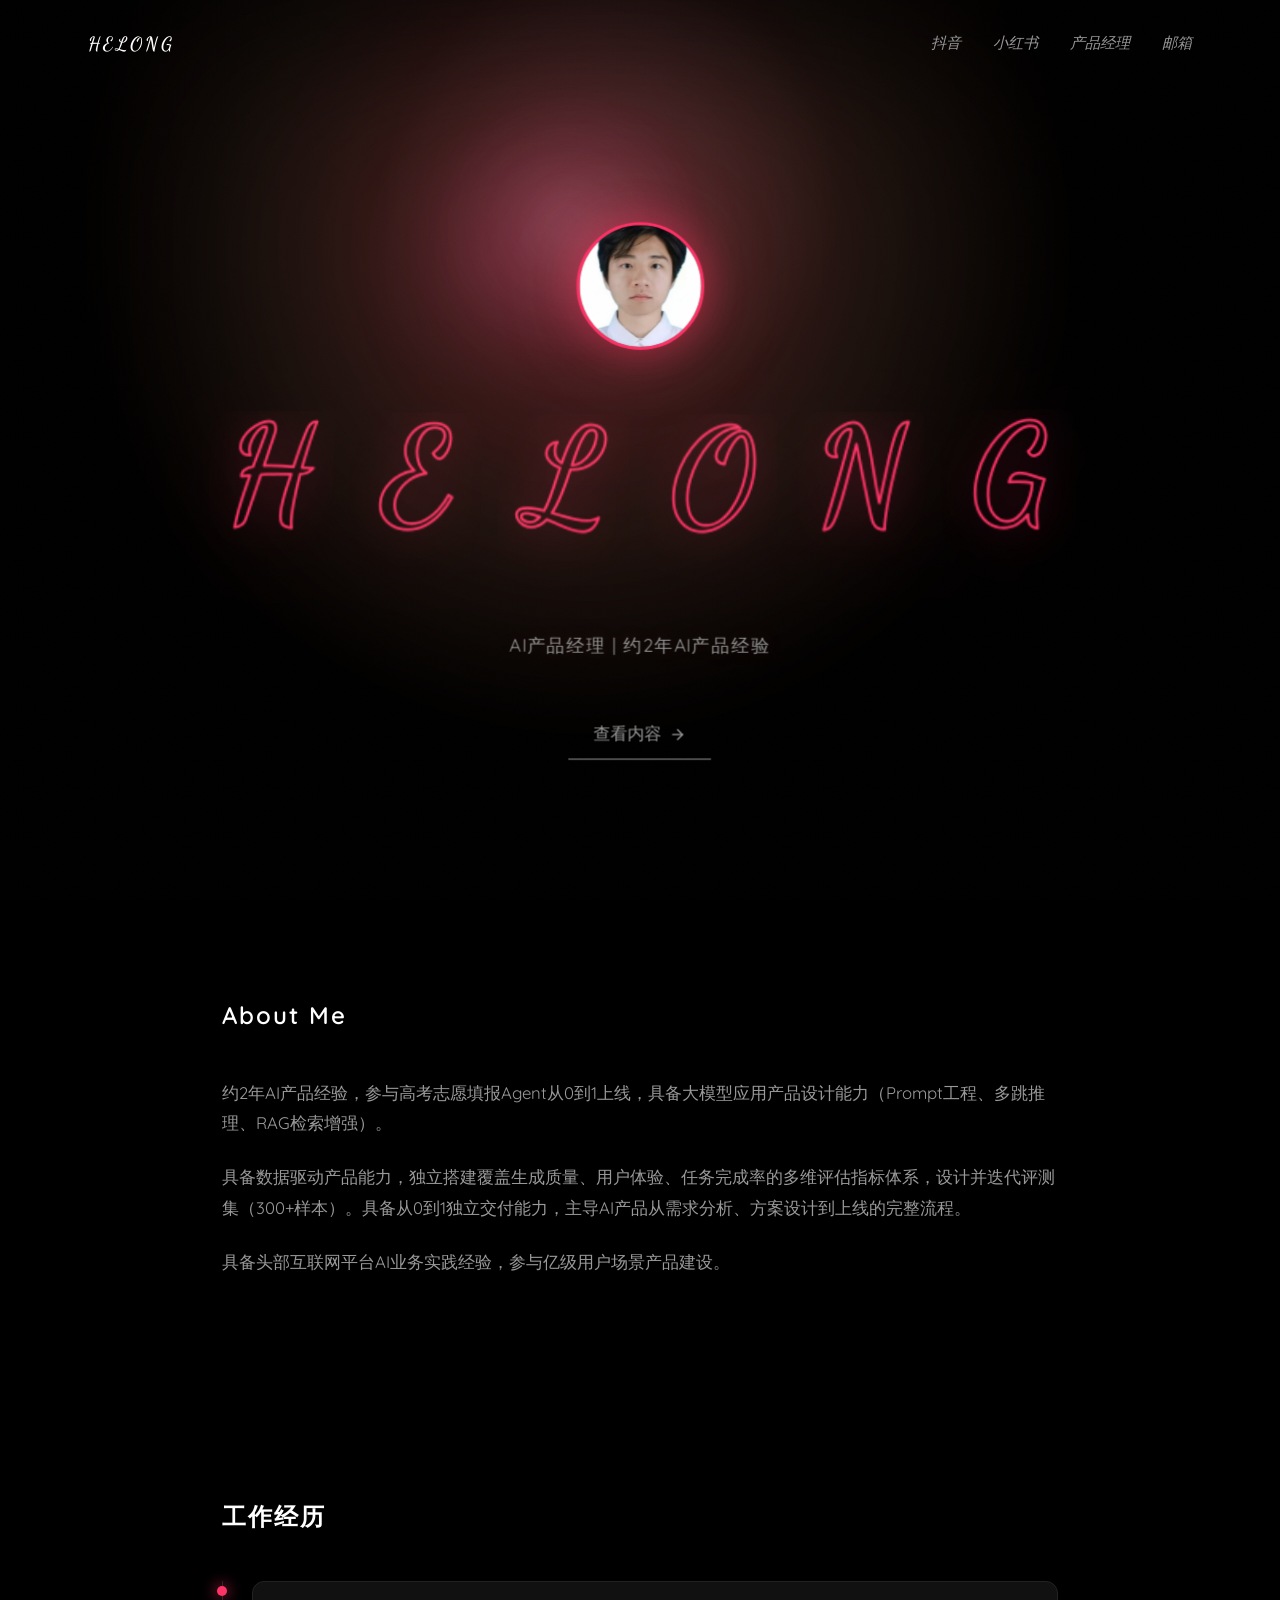
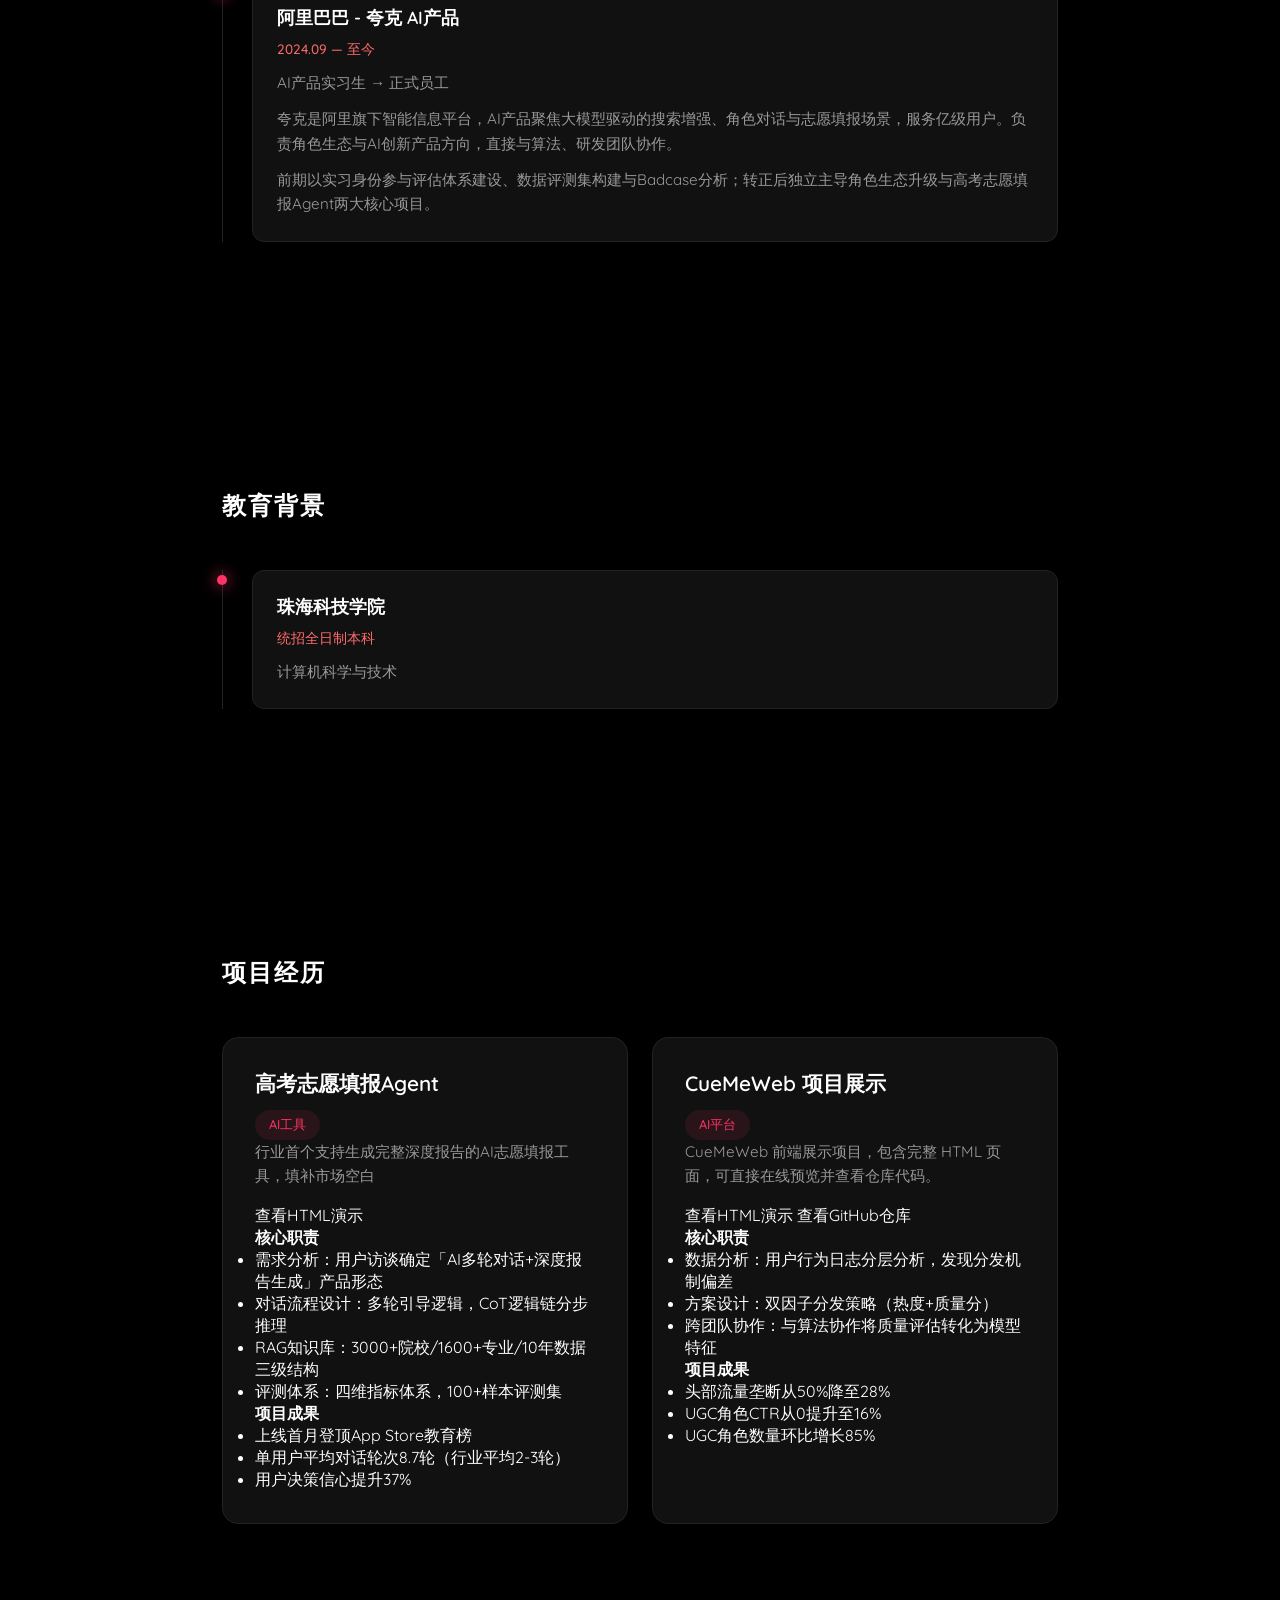
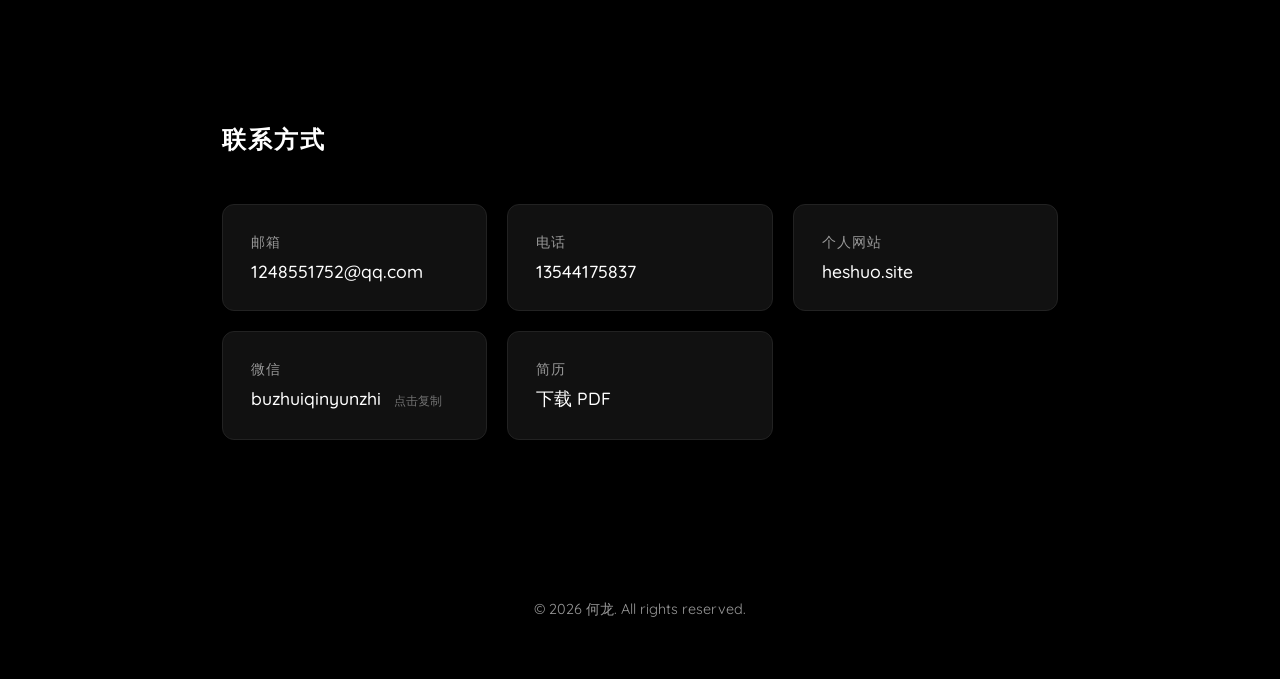
==== commit d5bf8f1e: "Remove hidden social links from homepage nav" ====
--- a/index.html
+++ b/index.html
@@ -21,7 +21,6 @@
                 <a href="https://www.douyin.com/user/self?from_tab_name=main" target="_blank" class="social-link">抖音</a>
                 <a href="https://www.xiaohongshu.com/user/profile/63646de7000000001f01ad71" target="_blank" class="social-link">小红书</a>
                 <a href="https://www.woshipm.com/u/1673669" target="_blank" class="social-link">产品经理</a>
-                <a href="#" class="social-link">优设</a>
                 <a href="mailto:1248551752@qq.com" class="social-link">邮箱</a>
             </div>
         </nav>
@@ -89,7 +88,7 @@
                 </svg>
             </div>
         </h1>
-        <p class="subtitle">前阿里AI训练师 | 未来AI产品经理</p>
+        <p class="subtitle">AI产品经理 | 约2年AI产品经验</p>
         <a href="articles.html" class="cta-button">
             查看内容
             <svg xmlns="http://www.w3.org/2000/svg" width="16" height="16" viewBox="0 0 24 24" fill="none" stroke="currentColor" stroke-width="2" stroke-linecap="round" stroke-linejoin="round">
@@ -102,45 +101,94 @@
     <section id="about" class="content-section">
         <h2>About Me</h2>
         <div class="about-content">
-            <p>曾在阿里巴巴担任AI训练师，参与大模型数据标注与质量把控工作。在实际工作中，深入了解了AI产品的运作机制，并逐渐对产品方向产生浓厚兴趣。</p>
-            <p>目前正在系统学习AI产品经理知识，希望未来能做出有影响力的AI产品。</p>
+            <p>约2年AI产品经验，参与高考志愿填报Agent从0到1上线，具备大模型应用产品设计能力（Prompt工程、多跳推理、RAG检索增强）。</p>
+            <p>具备数据驱动产品能力，独立搭建覆盖生成质量、用户体验、任务完成率的多维评估指标体系，设计并迭代评测集（300+样本）。具备从0到1独立交付能力，主导AI产品从需求分析、方案设计到上线的完整流程。</p>
+            <p>具备头部互联网平台AI业务实践经验，参与亿级用户场景产品建设。</p>
         </div>
     </section>
 
     <section id="experience" class="content-section">
-        <h2>经历</h2>
+        <h2>工作经历</h2>
         <div class="timeline">
             <div class="timeline-item">
                 <div class="timeline-marker"></div>
                 <div class="timeline-content">
-                    <h3>阿里巴巴 - AI训练师</h3>
-                    <span class="timeline-date">2024-2025</span>
-                    <p>参与大模型数据标注、效果评估、质量把控等工作</p>
-                </div>
-            </div>
+                    <h3>阿里巴巴 - 夸克 AI产品</h3>
+                    <span class="timeline-date">2024.09 — 至今</span>
+                    <p>AI产品实习生 → 正式员工</p>
+                    <p class="experience-detail">夸克是阿里旗下智能信息平台，AI产品聚焦大模型驱动的搜索增强、角色对话与志愿填报场景，服务亿级用户。负责角色生态与AI创新产品方向，直接与算法、研发团队协作。</p>
+                    <p class="experience-detail">前期以实习身份参与评估体系建设、数据评测集构建与Badcase分析；转正后独立主导角色生态升级与高考志愿填报Agent两大核心项目。</p>
+                </div>
+            </div>
+        </div>
+    </section>
+
+    <section id="education" class="content-section">
+        <h2>教育背景</h2>
+        <div class="timeline">
             <div class="timeline-item">
                 <div class="timeline-marker"></div>
                 <div class="timeline-content">
-                    <h3>AI工具学习</h3>
-                    <span class="timeline-date">2024 至今</span>
-                    <p>系统学习ChatGPT、Claude、MiniMax等AI工具，探索AI产品可能性</p>
+                    <h3>珠海科技学院</h3>
+                    <span class="timeline-date">统招全日制本科</span>
+                    <p>计算机科学与技术</p>
                 </div>
             </div>
         </div>
     </section>
 
     <section id="projects" class="content-section">
-        <h2>项目</h2>
+        <h2>项目经历</h2>
         <div class="projects-grid">
             <div class="project-card">
-                <h3>CosCraft</h3>
-                <p>AI生成Cosplay服装手工制作参考资料工具</p>
+                <h3>高考志愿填报Agent</h3>
                 <span class="project-tag">AI工具</span>
+                <p class="project-desc">行业首个支持生成完整深度报告的AI志愿填报工具，填补市场空白</p>
+                <div class="project-actions">
+                    <a href="https://heshuo.site/gaokao/" target="_blank" rel="noopener noreferrer" class="project-link-btn primary">查看HTML演示</a>
+                </div>
+                <div class="project-highlights">
+                    <h4>核心职责</h4>
+                    <ul>
+                        <li>需求分析：用户访谈确定「AI多轮对话+深度报告生成」产品形态</li>
+                        <li>对话流程设计：多轮引导逻辑，CoT逻辑链分步推理</li>
+                        <li>RAG知识库：3000+院校/1600+专业/10年数据三级结构</li>
+                        <li>评测体系：四维指标体系，100+样本评测集</li>
+                    </ul>
+                </div>
+                <div class="project-results">
+                    <h4>项目成果</h4>
+                    <ul>
+                        <li>上线首月登顶App Store教育榜</li>
+                        <li>单用户平均对话轮次8.7轮（行业平均2-3轮）</li>
+                        <li>用户决策信心提升37%</li>
+                    </ul>
+                </div>
             </div>
             <div class="project-card">
-                <h3>次元置换</h3>
-                <p>二次元物物交换平台</p>
-                <span class="project-tag">产品设计</span>
+                <h3>CueMeWeb 项目展示</h3>
+                <span class="project-tag">AI平台</span>
+                <p class="project-desc">CueMeWeb 前端展示项目，包含完整 HTML 页面，可直接在线预览并查看仓库代码。</p>
+                <div class="project-actions">
+                    <a href="https://heshuo.site/cueme/" target="_blank" rel="noopener noreferrer" class="project-link-btn primary">查看HTML演示</a>
+                    <a href="https://github.com/hl13544175837-coder/cuemeweb" target="_blank" rel="noopener noreferrer" class="project-link-btn">查看GitHub仓库</a>
+                </div>
+                <div class="project-highlights">
+                    <h4>核心职责</h4>
+                    <ul>
+                        <li>数据分析：用户行为日志分层分析，发现分发机制偏差</li>
+                        <li>方案设计：双因子分发策略（热度+质量分）</li>
+                        <li>跨团队协作：与算法协作将质量评估转化为模型特征</li>
+                    </ul>
+                </div>
+                <div class="project-results">
+                    <h4>项目成果</h4>
+                    <ul>
+                        <li>头部流量垄断从50%降至28%</li>
+                        <li>UGC角色CTR从0提升至16%</li>
+                        <li>UGC角色数量环比增长85%</li>
+                    </ul>
+                </div>
             </div>
         </div>
     </section>
@@ -151,6 +199,14 @@
             <a href="mailto:1248551752@qq.com" class="contact-card">
                 <span class="contact-label">邮箱</span>
                 <span class="contact-value">1248551752@qq.com</span>
+            </a>
+            <a href="tel:13544175837" class="contact-card">
+                <span class="contact-label">电话</span>
+                <span class="contact-value">13544175837</span>
+            </a>
+            <a href="https://heshuo.site" target="_blank" class="contact-card">
+                <span class="contact-label">个人网站</span>
+                <span class="contact-value">heshuo.site</span>
             </a>
             <div class="contact-card" id="wechatCard" onclick="copyWechat()">
                 <span class="contact-label">微信</span>
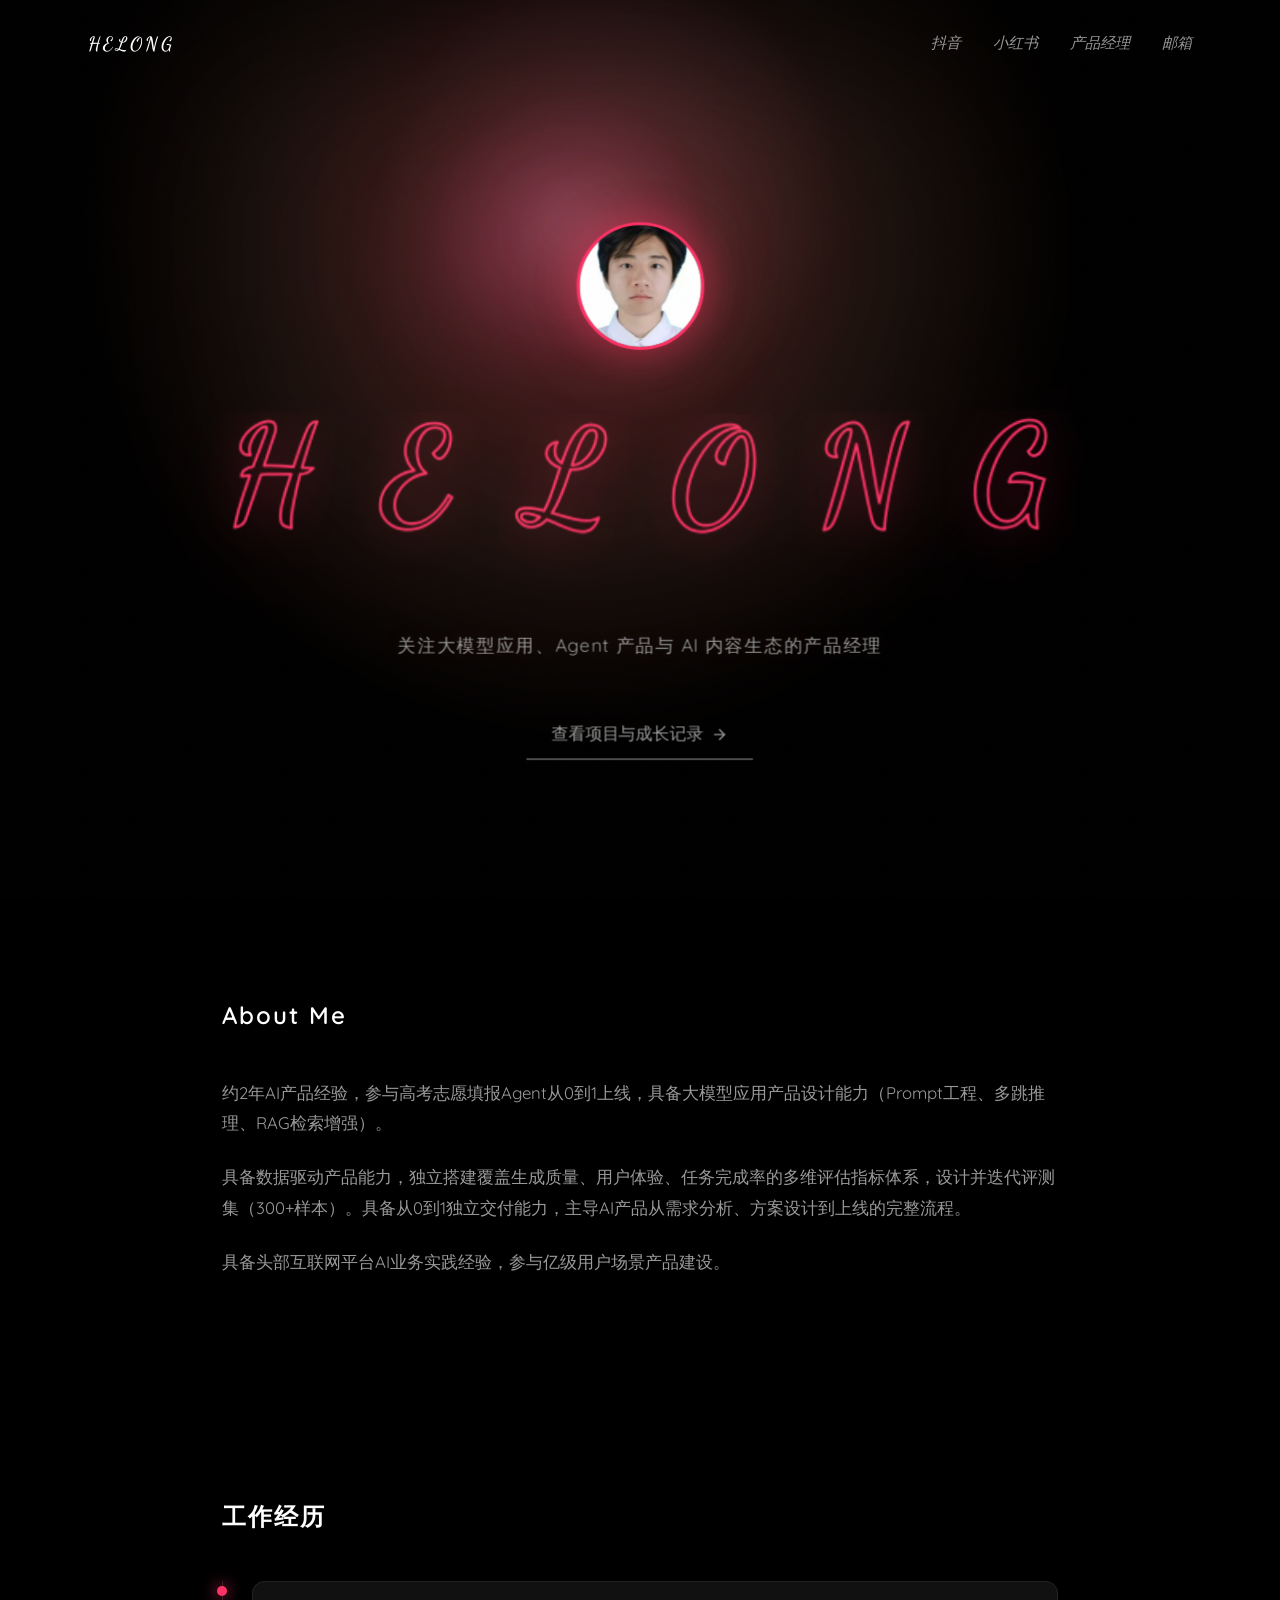
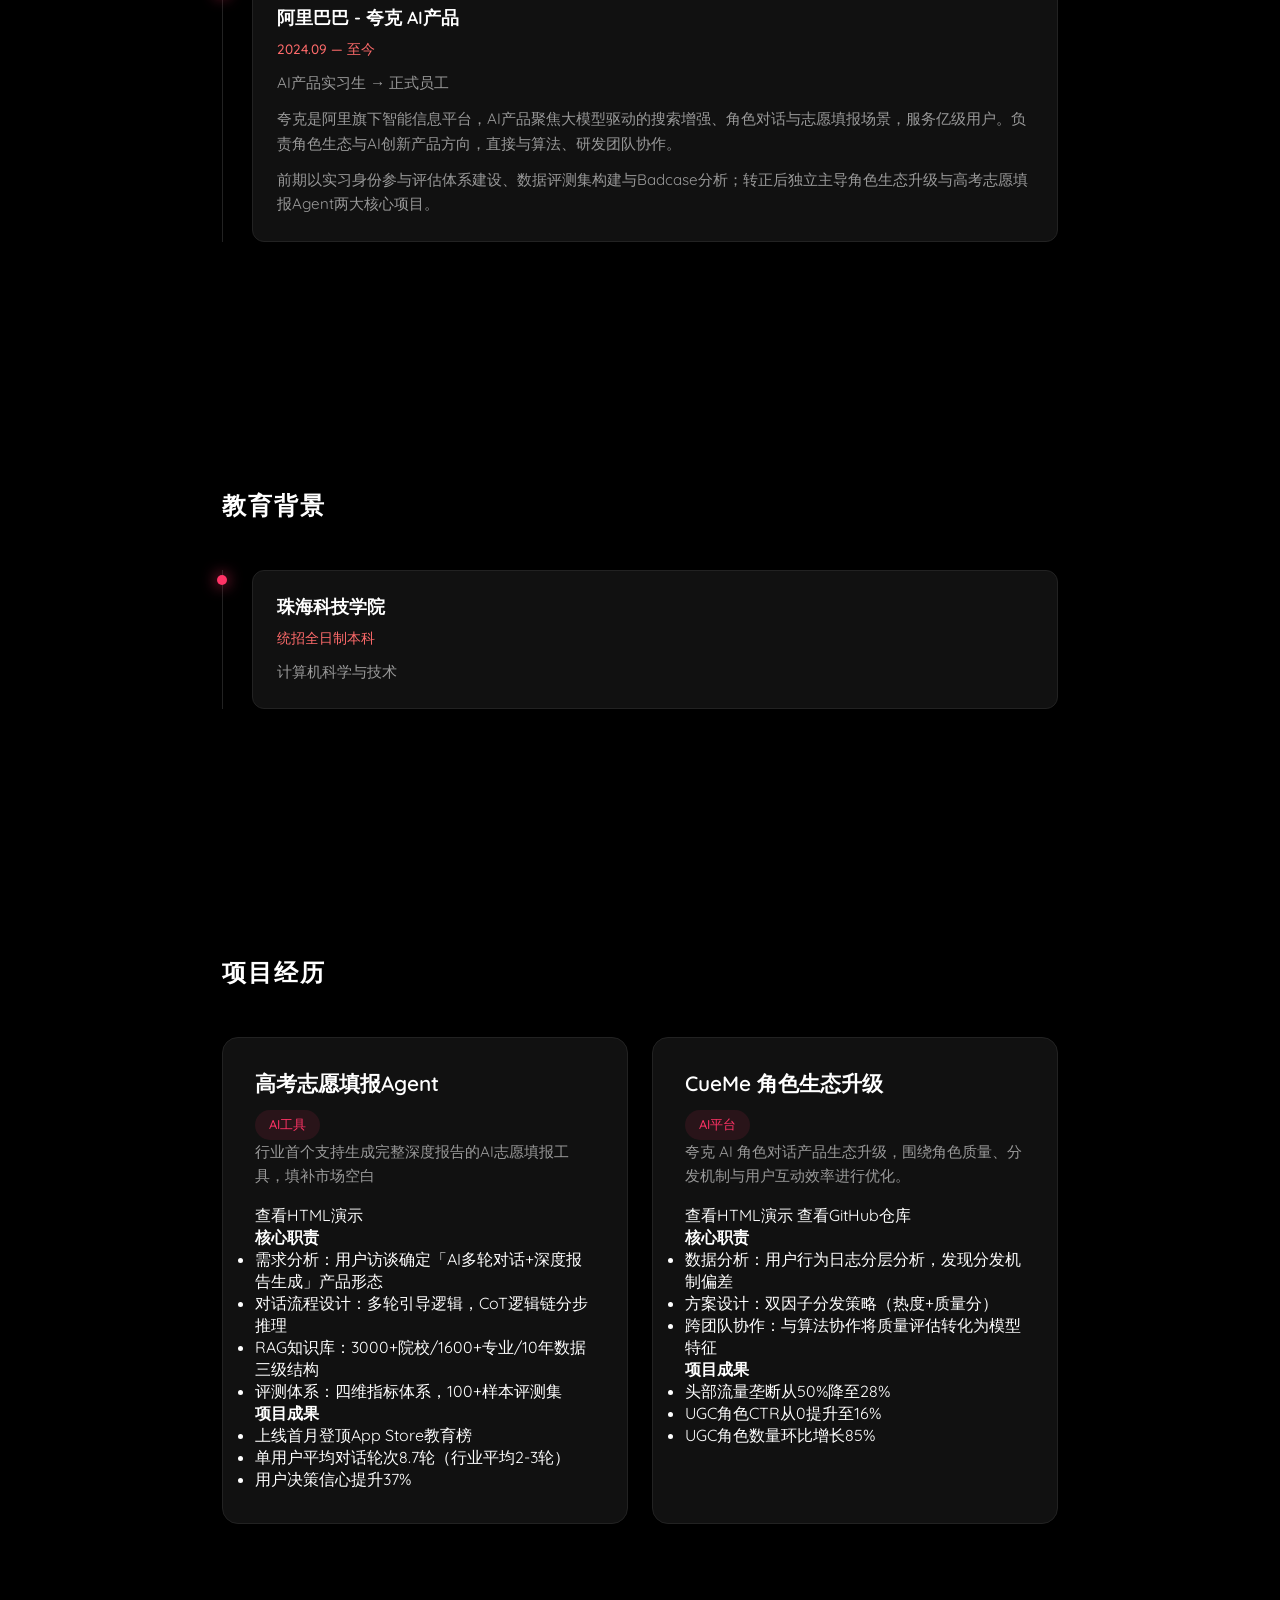
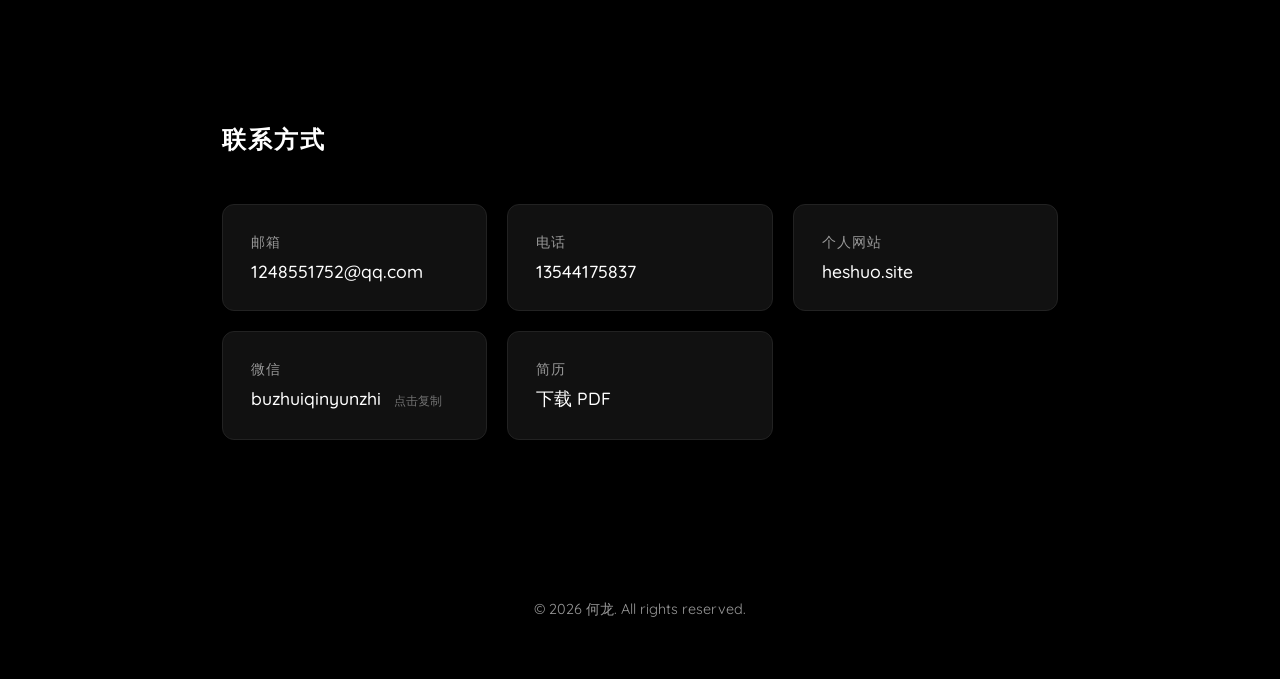
==== commit 43a8844e: "Refine homepage positioning for AI PM" ====
--- a/index.html
+++ b/index.html
@@ -88,9 +88,9 @@
                 </svg>
             </div>
         </h1>
-        <p class="subtitle">AI产品经理 | 约2年AI产品经验</p>
+        <p class="subtitle">关注大模型应用、Agent 产品与 AI 内容生态的产品经理</p>
         <a href="articles.html" class="cta-button">
-            查看内容
+            查看项目与成长记录
             <svg xmlns="http://www.w3.org/2000/svg" width="16" height="16" viewBox="0 0 24 24" fill="none" stroke="currentColor" stroke-width="2" stroke-linecap="round" stroke-linejoin="round">
                 <line x1="5" y1="12" x2="19" y2="12"></line>
                 <polyline points="12 5 19 12 12 19"></polyline>
@@ -166,9 +166,9 @@
                 </div>
             </div>
             <div class="project-card">
-                <h3>CueMeWeb 项目展示</h3>
+                <h3>CueMe 角色生态升级</h3>
                 <span class="project-tag">AI平台</span>
-                <p class="project-desc">CueMeWeb 前端展示项目，包含完整 HTML 页面，可直接在线预览并查看仓库代码。</p>
+                <p class="project-desc">夸克 AI 角色对话产品生态升级，围绕角色质量、分发机制与用户互动效率进行优化。</p>
                 <div class="project-actions">
                     <a href="https://heshuo.site/cueme/" target="_blank" rel="noopener noreferrer" class="project-link-btn primary">查看HTML演示</a>
                     <a href="https://github.com/hl13544175837-coder/cuemeweb" target="_blank" rel="noopener noreferrer" class="project-link-btn">查看GitHub仓库</a>
